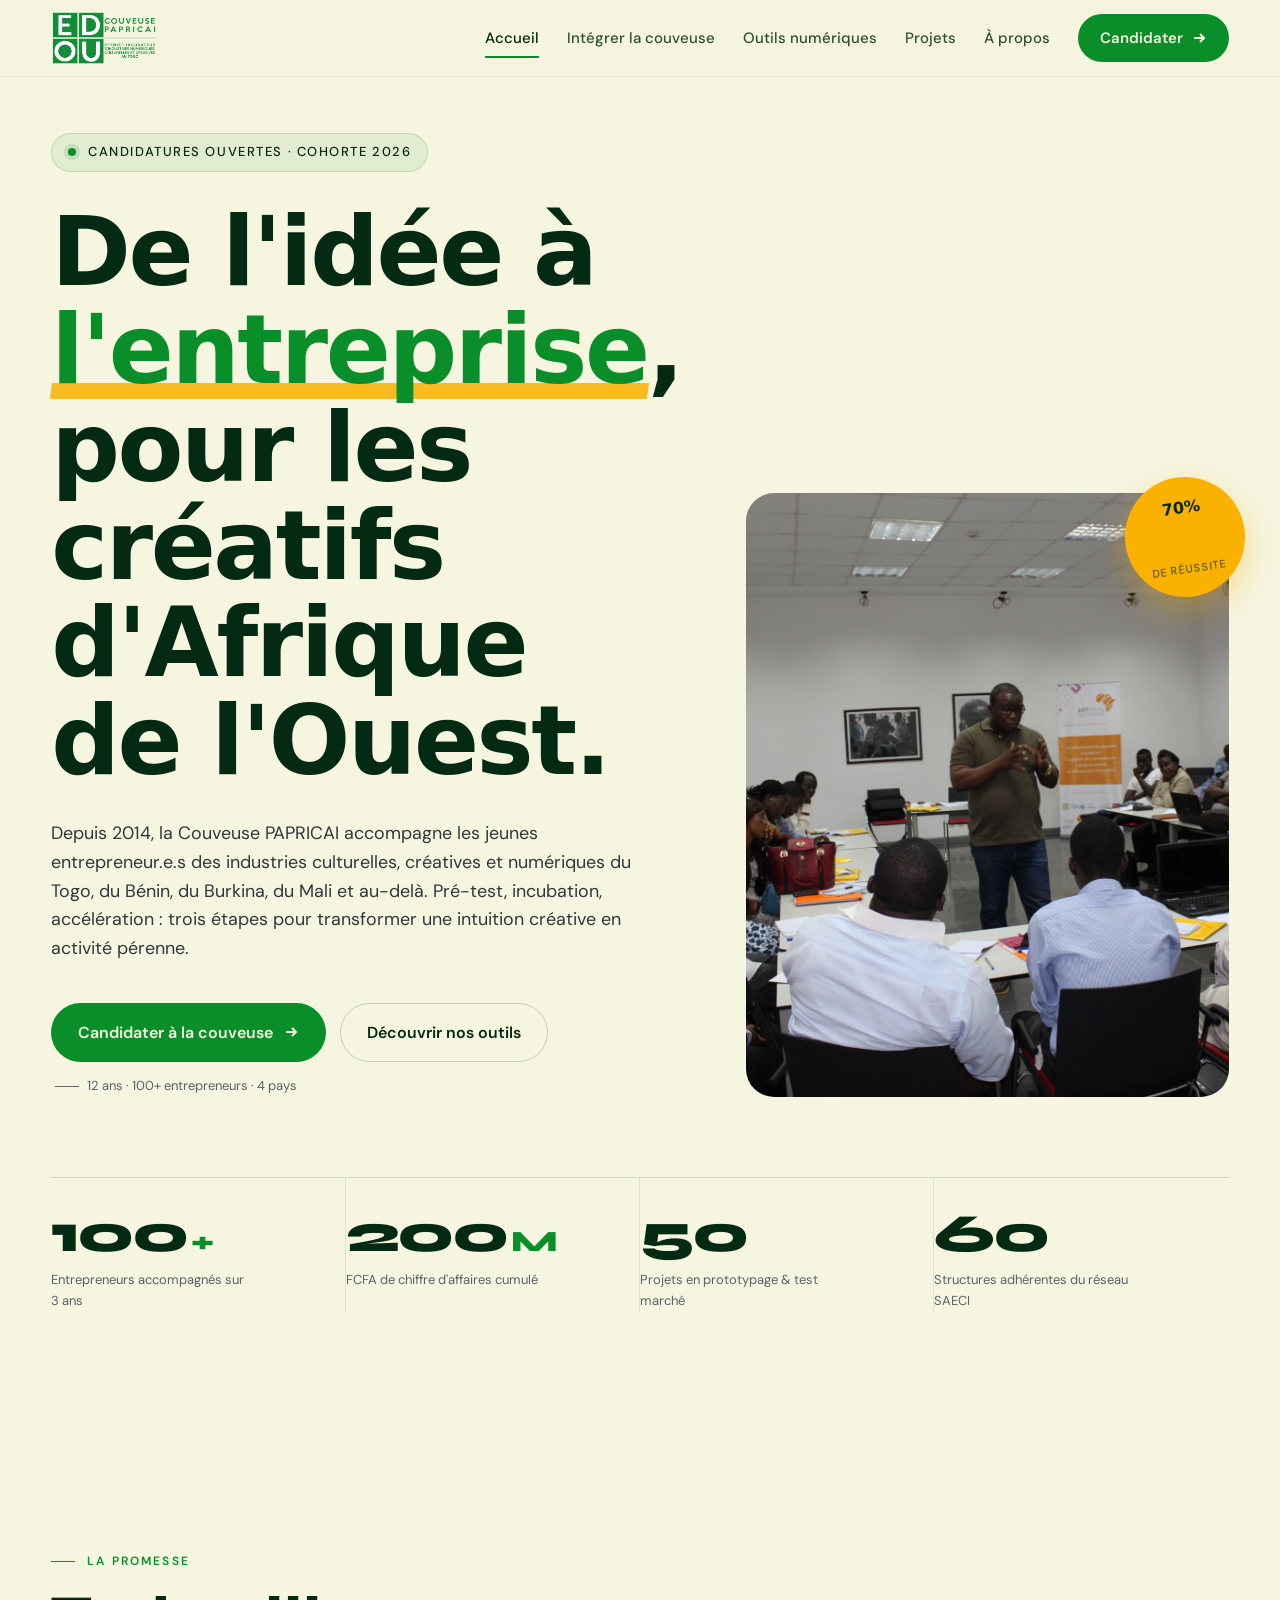
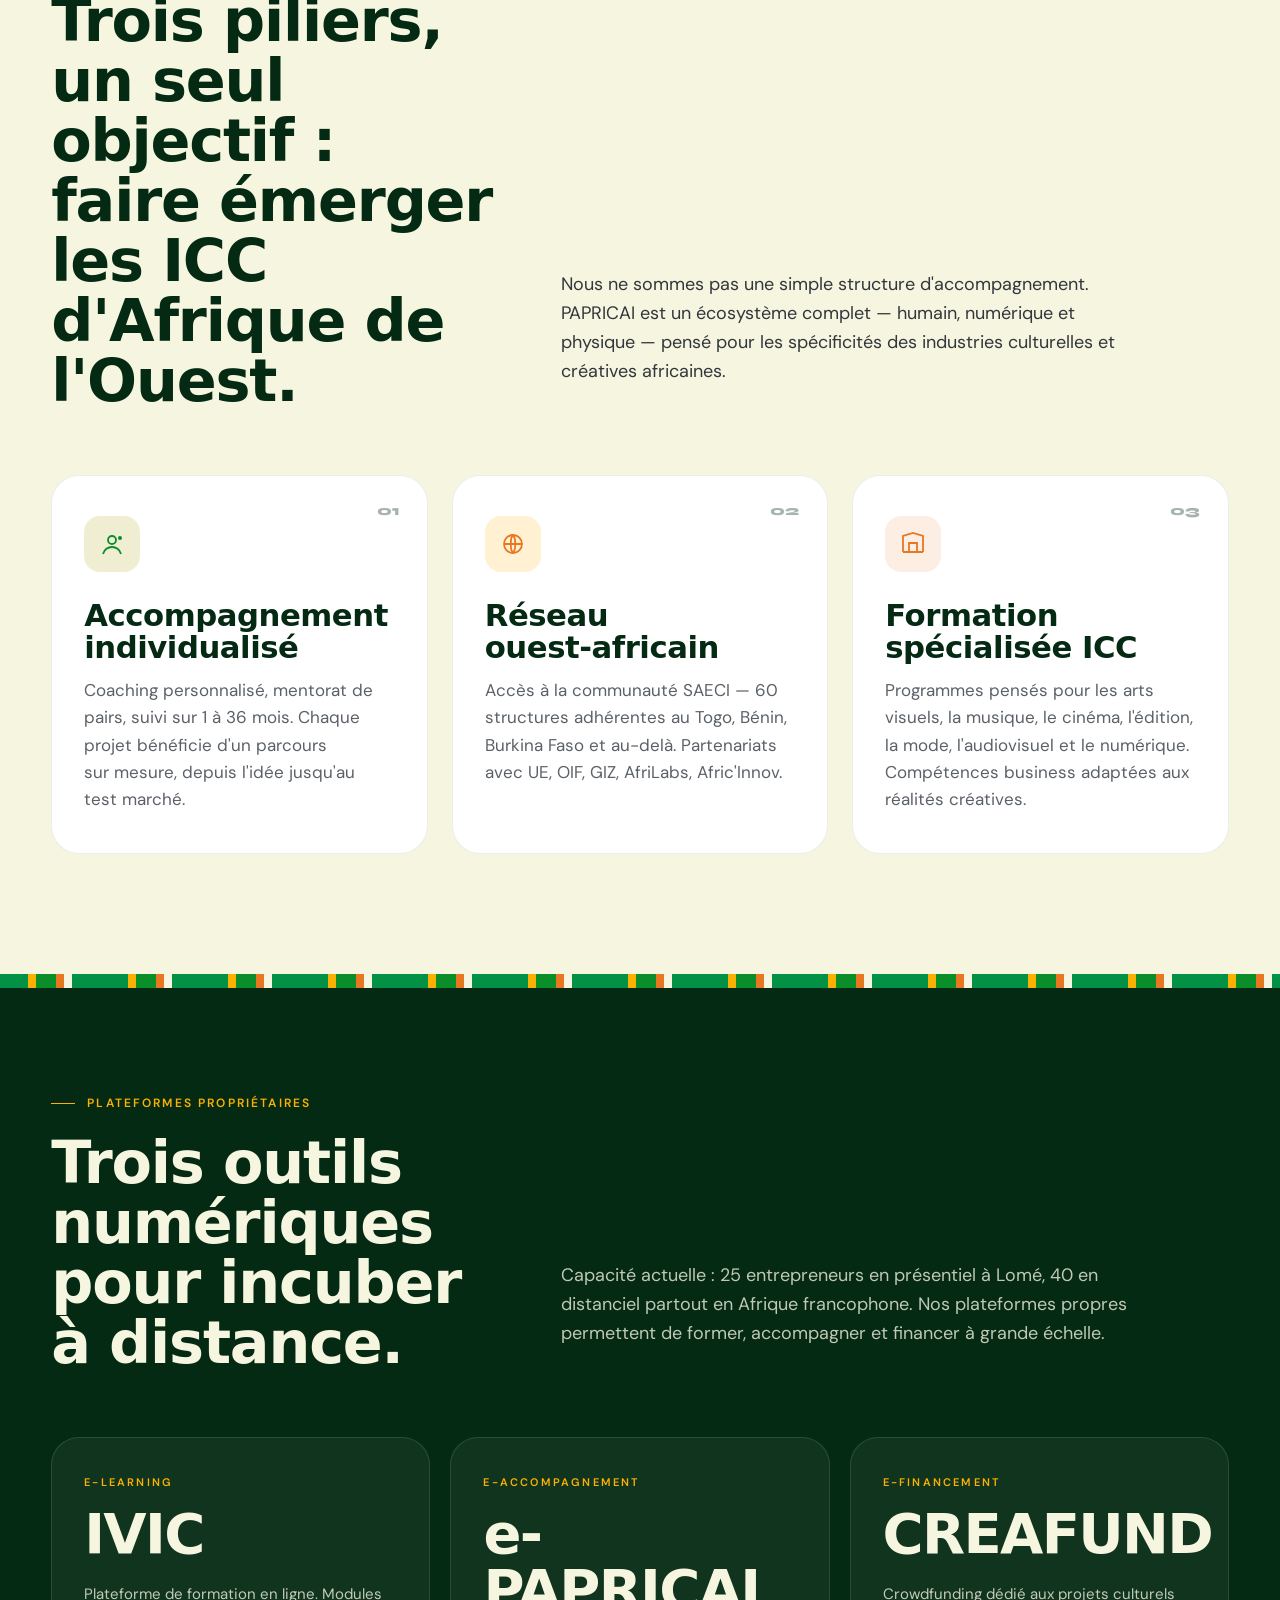
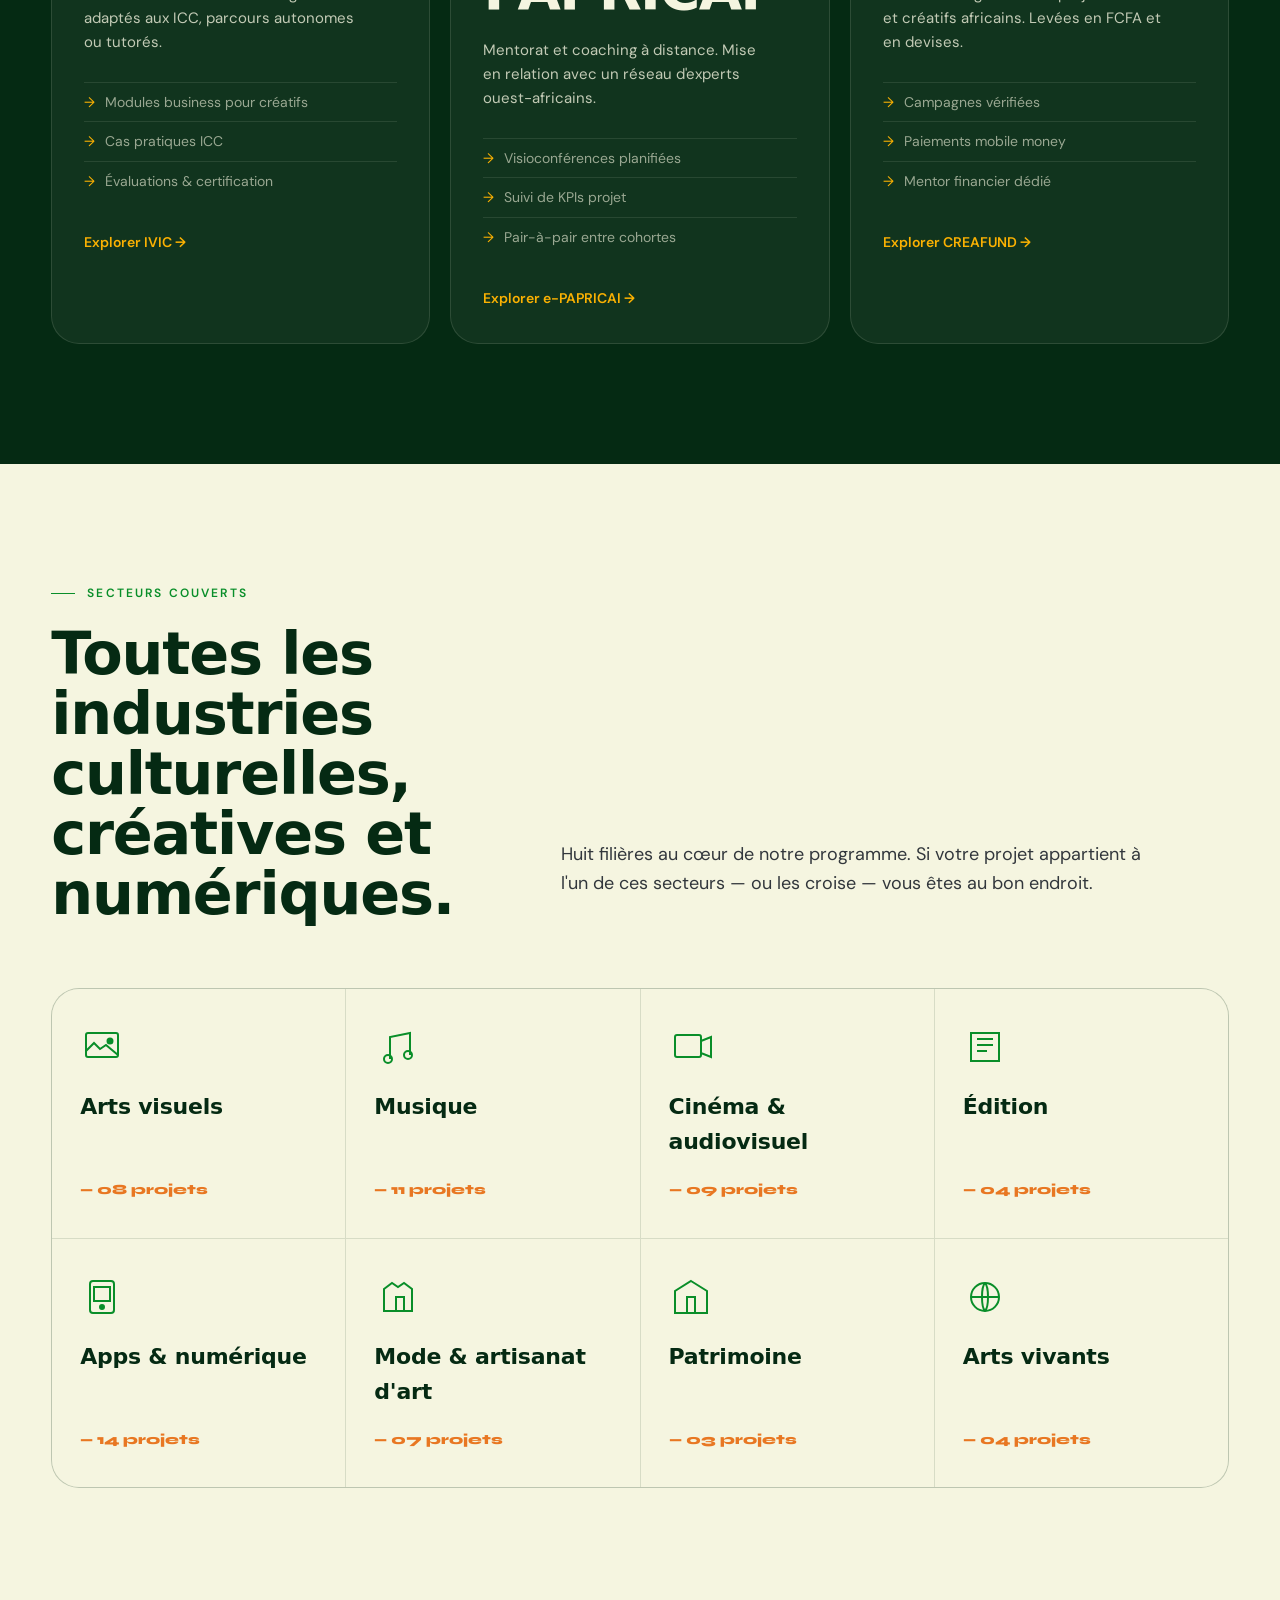
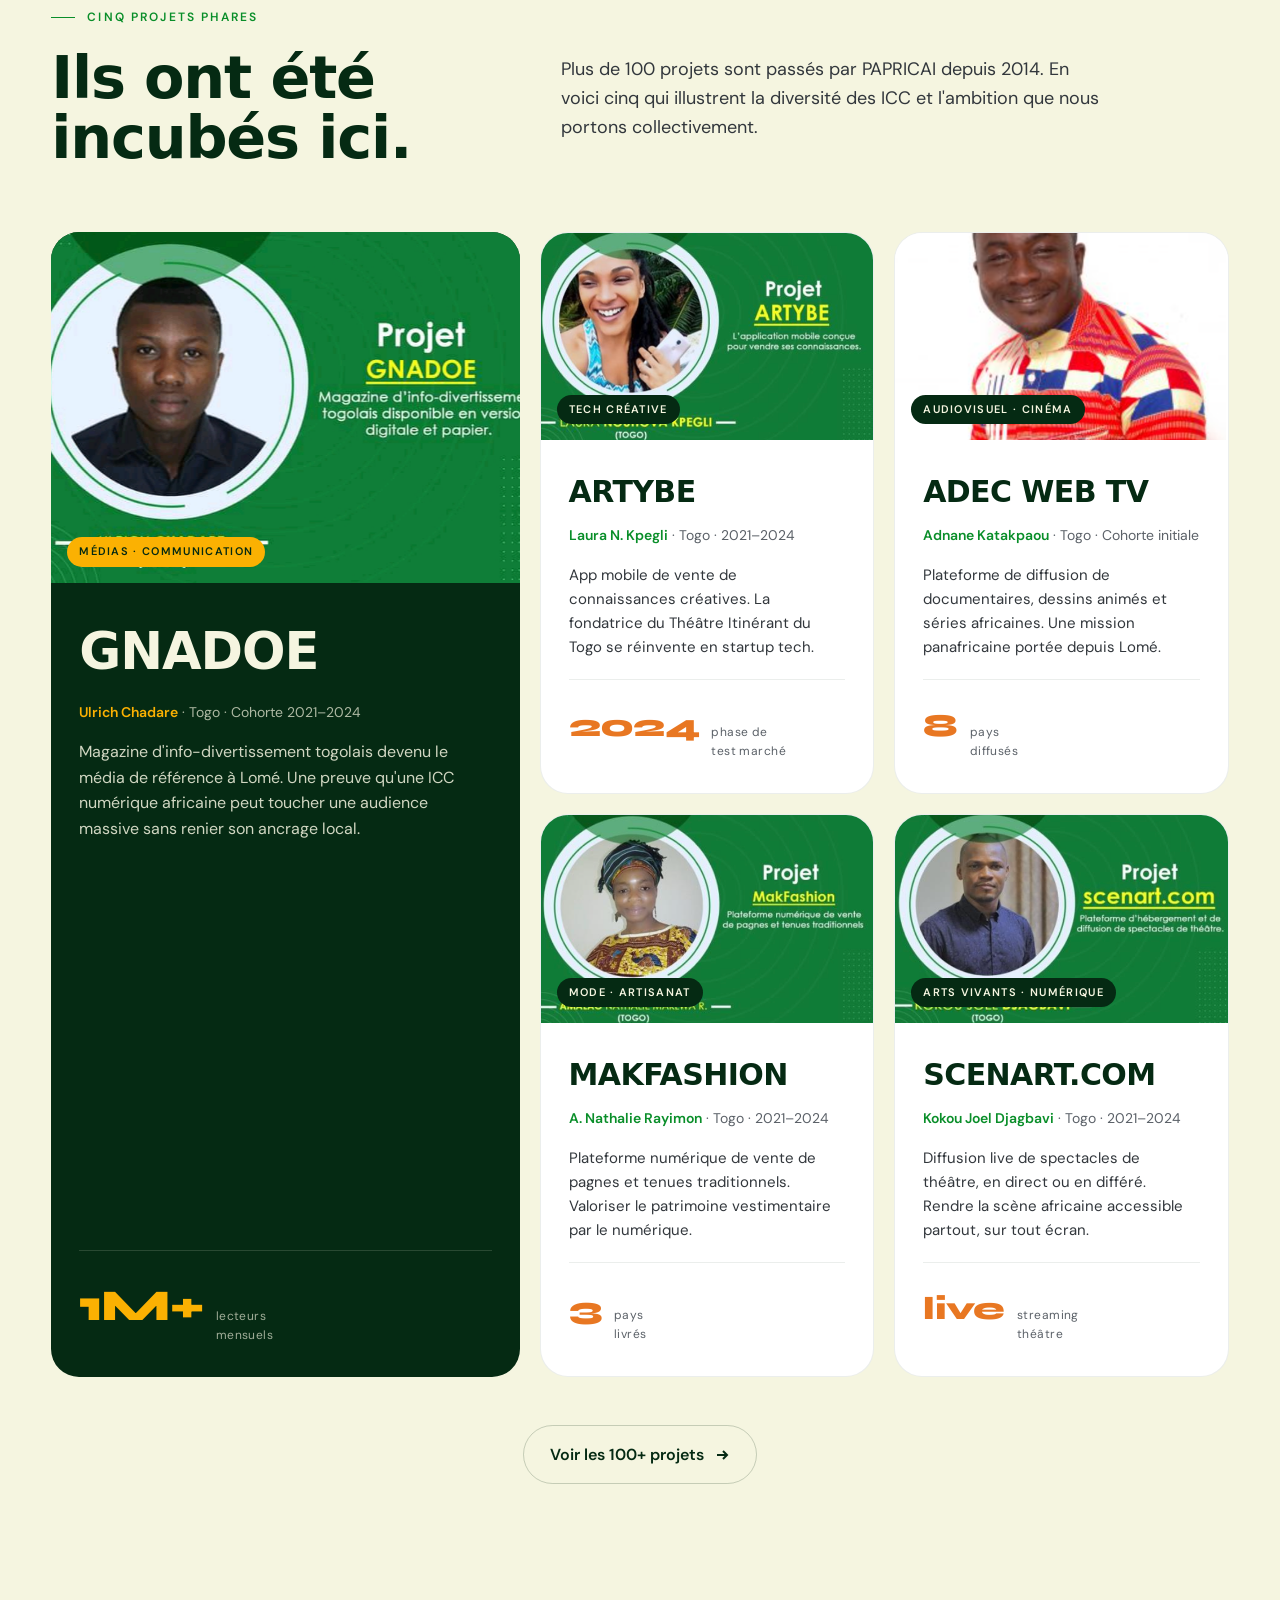
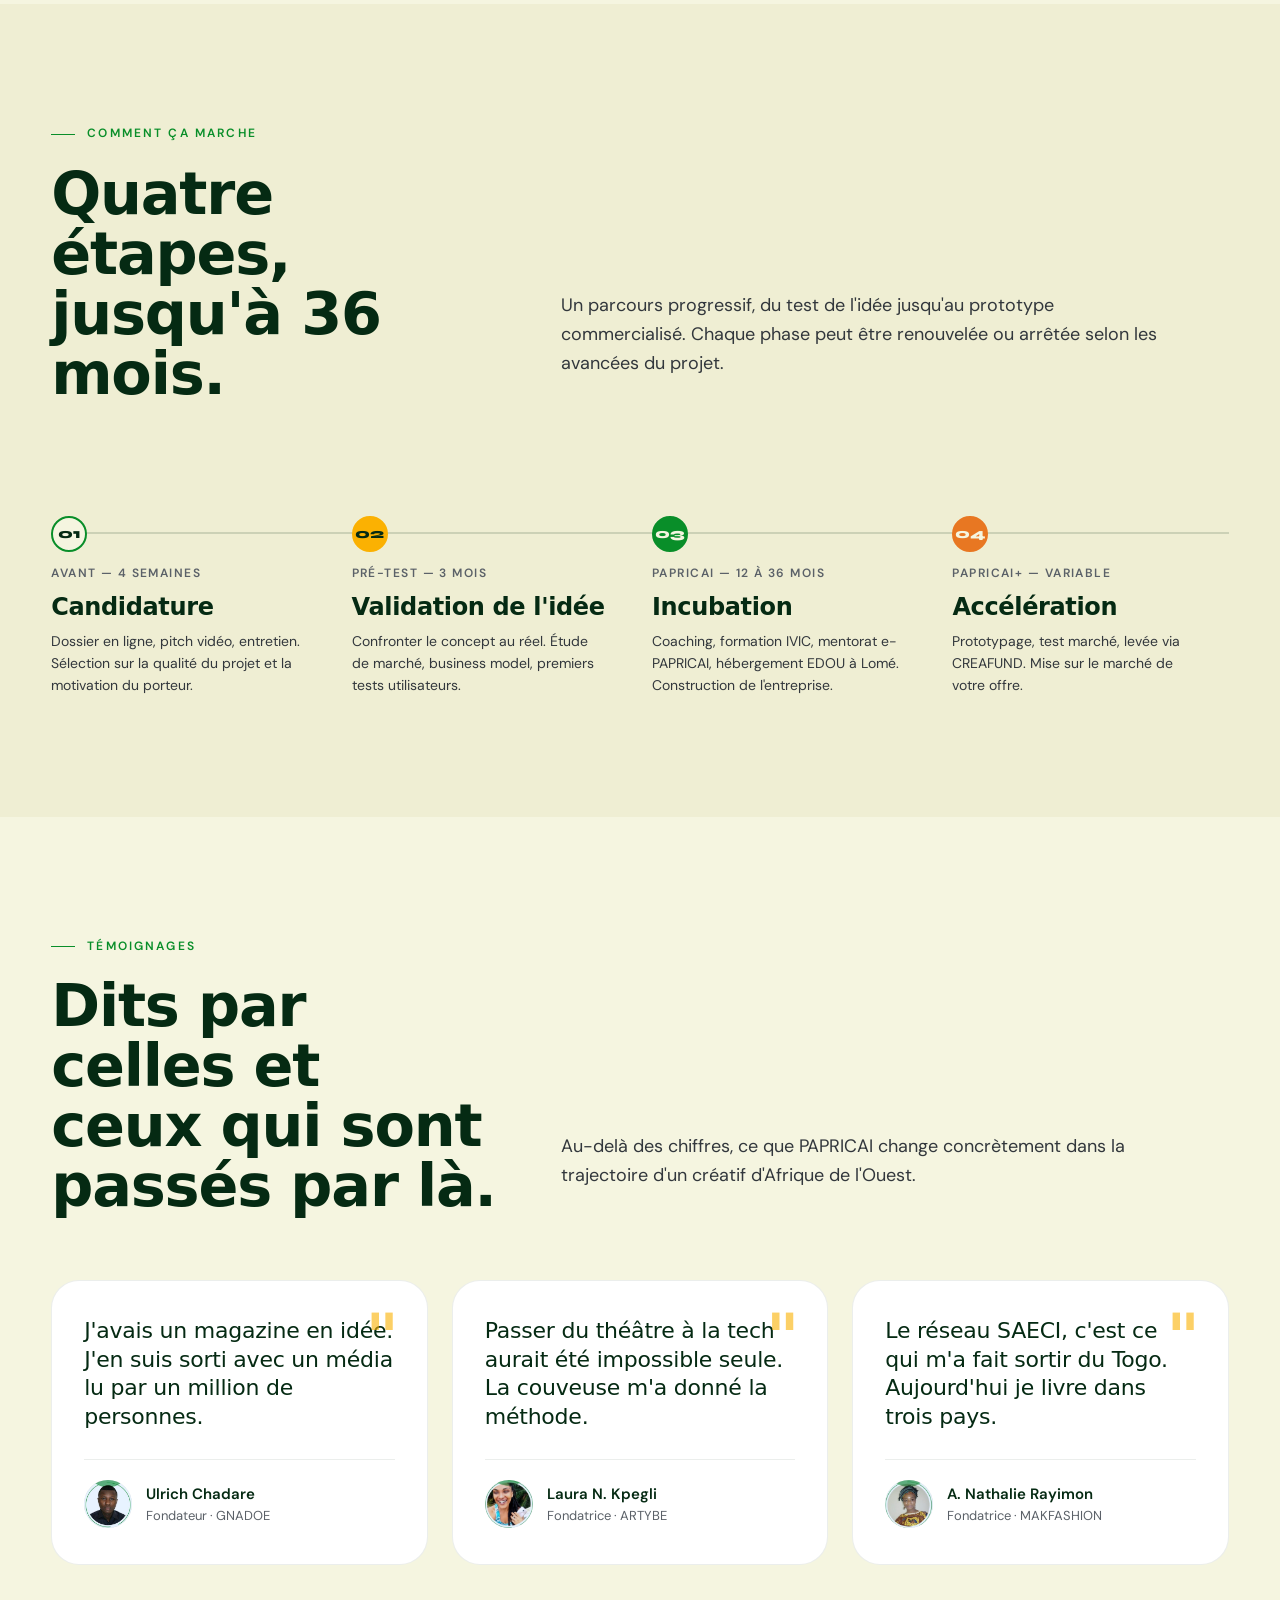
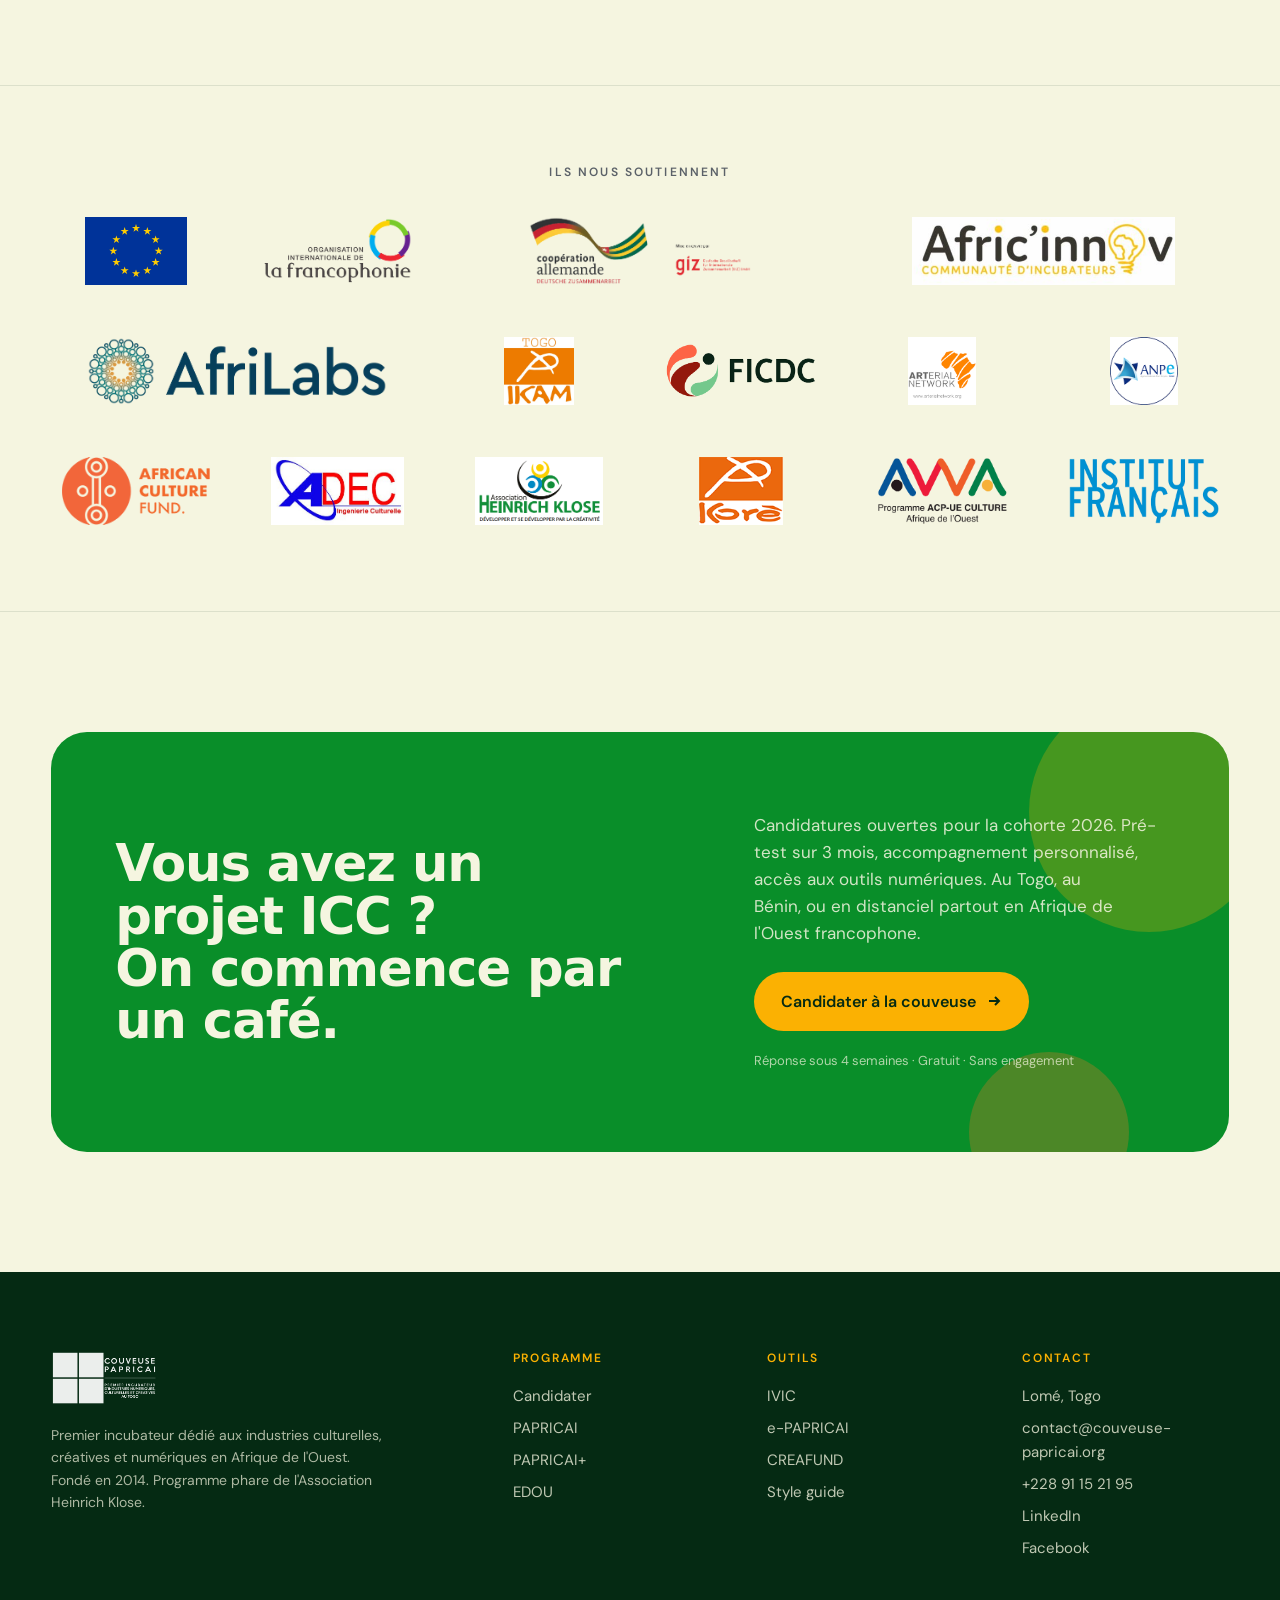
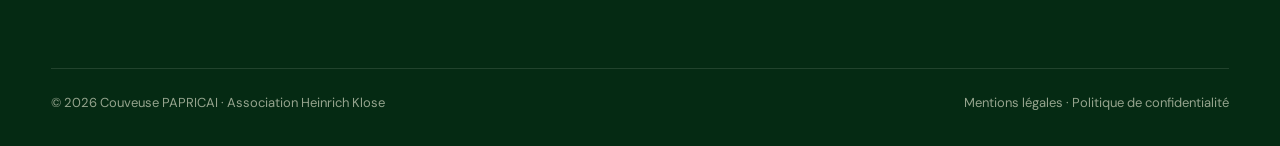
==== index.html @ 038805ed "Initial commit — site Couveuse PAPRICAI (design complet)" ====
<!doctype html>
<html lang="fr">
<head>
<meta charset="utf-8" />
<meta name="viewport" content="width=device-width,initial-scale=1" />
<title>Couveuse PAPRICAI — L'incubateur ICC d'Afrique de l'Ouest</title>
<meta name="description" content="Depuis 2014, la Couveuse PAPRICAI accompagne les entrepreneurs des industries culturelles, créatives et numériques d'Afrique de l'Ouest. 100+ projets, 70% de réussite." />

<!-- Favicon -->
<link rel="icon" type="image/png" href="images/logo-papricai.png" />
<link rel="apple-touch-icon" href="images/logo-papricai.png" />

<!-- Open Graph -->
<meta property="og:type" content="website" />
<meta property="og:site_name" content="Couveuse PAPRICAI" />
<meta property="og:locale" content="fr_FR" />
<meta property="og:url" content="https://couveuse-papricai.org/" />
<meta property="og:title" content="Couveuse PAPRICAI — L'incubateur ICC d'Afrique de l'Ouest" />
<meta property="og:description" content="Depuis 2014, la Couveuse PAPRICAI accompagne les entrepreneurs des industries culturelles, créatives et numériques d'Afrique de l'Ouest. 100+ projets, 70% de réussite." />
<meta property="og:image" content="https://couveuse-papricai.org/images/hero-atelier.jpg" />
<meta property="og:image:width" content="1200" />
<meta property="og:image:height" content="630" />
<meta property="og:image:alt" content="Formation d'entrepreneurs ICC à la Couveuse PAPRICAI" />

<!-- Twitter / X Card -->
<meta name="twitter:card" content="summary_large_image" />
<meta name="twitter:title" content="Couveuse PAPRICAI — L'incubateur ICC d'Afrique de l'Ouest" />
<meta name="twitter:description" content="Depuis 2014, PAPRICAI accompagne les entrepreneurs des ICC d'Afrique de l'Ouest. 100+ projets, 70% de réussite." />
<meta name="twitter:image" content="https://couveuse-papricai.org/images/hero-atelier.jpg" />

<link rel="stylesheet" href="styles.css" />
<style>
/* ============================================================
   HOMEPAGE-SPECIFIC
   ============================================================ */

/* HERO */
.hero{
  position: relative;
  padding: 56px 0 120px;
  overflow: hidden;
}
.hero-eyebrow{
  display: inline-flex; align-items: center; gap: 12px;
  font-family: var(--body); font-size: 13px; font-weight: 500;
  letter-spacing: .12em; text-transform: uppercase;
  color: var(--green-ink);
  padding: 8px 16px; border-radius: 999px;
  background: rgba(9,142,41,.08);
  border: 1px solid rgba(9,142,41,.18);
  margin-bottom: 32px;
}
.hero-eyebrow .dot{
  width: 8px; height: 8px; border-radius: 50%; background: var(--green);
  box-shadow: 0 0 0 4px rgba(9,142,41,.15);
  animation: pulse 2.2s infinite ease-in-out;
}
@keyframes pulse{
  0%, 100%{ box-shadow: 0 0 0 4px rgba(9,142,41,.15); }
  50%      { box-shadow: 0 0 0 8px rgba(9,142,41,.05); }
}
.hero h1{
  color: var(--green-ink);
  max-width: 14ch;
}
.hero h1 em{
  font-style: normal; color: var(--green);
  position: relative; white-space: nowrap;
}
.hero h1 em::after{
  content:""; position: absolute; left: 0; right: 0; bottom: 6%;
  height: 14%; background: var(--gold); z-index: -1; opacity: .85;
  transform: skewX(-8deg);
}
.hero-lede{
  max-width: 52ch; font-size: clamp(17px, 1.4vw, 20px);
  color: var(--ink); margin: 28px 0 40px;
}
.hero-actions{ display: flex; gap: 14px; flex-wrap: wrap; align-items: center; }
.hero-actions .meta{
  font-size: 13px; color: var(--ink-soft); margin-left: 4px;
  display: flex; align-items: center; gap: 8px;
}
.hero-actions .meta::before{
  content:""; width: 24px; height: 1px; background: var(--ink-soft); display: block;
}

.hero-grid{
  display: grid;
  grid-template-columns: 1.15fr 1fr;
  gap: 64px;
  align-items: end;
}
.hero-visual{
  position: relative;
  aspect-ratio: 4 / 5;
  min-height: 480px;
}
.hero-photo{
  position: absolute; inset: 0;
  width: 100%; height: 100%;
  object-fit: cover;
  object-position: 48% 42%;
  border-radius: var(--radius-lg);
  filter: saturate(1.05) contrast(1.02);
}
.hero-visual .corner{
  position: absolute; top: -16px; right: -16px;
  width: 120px; height: 120px;
  border-radius: 50%; background: var(--gold);
  display: grid; place-items: center;
  font-family: var(--display); font-weight: 700; font-size: 16px;
  color: var(--green-ink); text-align: center; line-height: 1.1;
  z-index: 2;
  box-shadow: 0 12px 32px rgba(251,177,2,.35);
  transform: rotate(-8deg);
}
.hero-visual .corner small{
  font-family: var(--body); font-weight: 500; font-size: 11px;
  letter-spacing: .08em; text-transform: uppercase;
  display: block; margin-top: 4px; opacity: .65;
}

/* Decorative Kente strip */
.hero-strip{
  position: absolute; top: 0; bottom: 0; left: -120px; width: 80px;
  background-image: repeating-linear-gradient(
    180deg,
    var(--green-deep) 0 24px,
    var(--gold) 24px 32px,
    var(--green-deep) 32px 56px,
    var(--orange) 56px 64px,
    var(--cream) 64px 72px,
    var(--green) 72px 96px,
    var(--gold) 96px 104px
  );
  opacity: .9;
}

/* Hero stats */
.hero-stats{
  margin-top: 80px;
  display: grid; grid-template-columns: repeat(4, 1fr);
  gap: 0;
  border-top: 1px solid rgba(5,42,19,.15);
}
.stat{
  padding: 32px 24px 0 0;
  border-right: 1px solid rgba(5,42,19,.10);
}
.stat:last-child{ border-right: 0; padding-right: 0; }
.stat .num{
  font-size: clamp(40px, 4.2vw, 72px);
  color: var(--green-ink);
  display: flex; align-items: baseline; gap: 4px;
}
.stat .num .suf{ font-size: .55em; color: var(--green); }
.stat .lbl{
  font-size: 13px; color: var(--ink-soft);
  margin-top: 12px; max-width: 22ch;
}

/* PROMESSE */
.section{ padding: 120px 0; }
.section-head{
  display: grid; grid-template-columns: 1fr 1.5fr;
  gap: 64px; align-items: end;
  margin-bottom: 64px;
}
.section-tag{
  font-family: var(--body); font-size: 12px; font-weight: 600;
  letter-spacing: .18em; text-transform: uppercase;
  color: var(--green); display: flex; align-items: center; gap: 12px;
  margin-bottom: 20px;
}
.section-tag::before{
  content: ""; display: inline-block; width: 24px; height: 1px;
  background: var(--green);
}
.section-head h2{ color: var(--green-ink); }
.section-head .lede{
  font-size: 18px; color: var(--ink); max-width: 50ch;
  padding-bottom: 8px;
}

.promise{
  display: grid; grid-template-columns: repeat(3, 1fr);
  gap: 24px;
}
.promise-card{
  background: var(--white);
  border-radius: var(--radius-lg);
  padding: 40px 32px;
  border: 1px solid rgba(5,42,19,.08);
  position: relative; overflow: hidden;
  transition: transform .2s;
}
.promise-card:hover{ transform: translateY(-4px); }
.promise-card .ic{
  width: 56px; height: 56px; border-radius: 16px;
  background: var(--cream-2);
  display: grid; place-items: center;
  margin-bottom: 28px;
  color: var(--green); position: relative;
}
.promise-card:nth-child(2) .ic{ background: rgba(251,177,2,.18); color: var(--orange); }
.promise-card:nth-child(3) .ic{ background: rgba(232,119,34,.12); color: var(--orange); }
.promise-card h3{ color: var(--green-ink); margin-bottom: 14px; }
.promise-card p{ color: var(--ink-soft); margin: 0; }
.promise-card .corner-num{
  position: absolute; top: 24px; right: 28px;
  font-family: var(--num); font-weight: 800; font-size: 14px;
  color: var(--green-ink); opacity: .35;
}

/* OUTILS NUMÉRIQUES */
.tools{
  background: var(--green-ink);
  color: var(--cream);
  padding: 120px 0;
  position: relative; overflow: hidden;
}
.tools::before{
  content: ""; position: absolute; top: 0; left: 0; right: 0; height: 14px;
  background-image: repeating-linear-gradient(
    90deg,
    var(--green-deep) 0 28px,
    var(--gold) 28px 36px,
    var(--green) 36px 56px,
    var(--orange) 56px 64px,
    var(--cream) 64px 72px,
    var(--green-deep) 72px 100px
  );
}
.tools .section-head h2{ color: var(--cream); }
.tools .section-head .lede{ color: rgba(245,245,224,.78); }
.tools .section-tag{ color: var(--gold); }
.tools .section-tag::before{ background: var(--gold); }
.tools-grid{
  display: grid; grid-template-columns: repeat(3, 1fr); gap: 20px;
}
.tool-card{
  background: rgba(245,245,224,.05);
  border: 1px solid rgba(245,245,224,.12);
  border-radius: var(--radius-lg);
  padding: 36px 32px 32px;
  position: relative; overflow: hidden;
  transition: background .2s;
}
.tool-card:hover{ background: rgba(245,245,224,.08); }
.tool-card .label{
  font-size: 11px; font-weight: 600; letter-spacing: .2em;
  text-transform: uppercase; color: var(--gold);
  margin-bottom: 14px; display: block;
}
.tool-card .name{
  font-family: var(--display); font-weight: 700; font-size: 56px;
  letter-spacing: -0.03em; line-height: 1;
  color: var(--cream); margin-bottom: 20px;
}
.tool-card .role{
  font-size: 15px; color: rgba(245,245,224,.78);
  margin-bottom: 28px;
}
.tool-card ul{
  list-style: none; padding: 0; margin: 0 0 28px;
  font-size: 14px; color: rgba(245,245,224,.6);
}
.tool-card ul li{
  padding: 8px 0; border-top: 1px solid rgba(245,245,224,.1);
  display: flex; gap: 10px;
}
.tool-card ul li::before{ content: "→"; color: var(--gold); }
.tool-card .link{
  display: inline-flex; align-items: center; gap: 8px;
  color: var(--gold); font-weight: 600; font-size: 14px;
}

/* SECTEURS */
.sectors{
  display: grid; grid-template-columns: repeat(4, 1fr);
  gap: 1px; background: rgba(5,42,19,.12);
  border: 1px solid rgba(5,42,19,.12);
  border-radius: var(--radius-lg);
  overflow: hidden;
}
.sector{
  background: var(--cream);
  padding: 36px 28px;
  display: flex; flex-direction: column; gap: 20px;
  transition: background .2s;
  min-height: 200px;
  position: relative;
}
.sector:hover{ background: var(--white); }
.sector .ic{ width: 44px; height: 44px; color: var(--green); }
.sector .name{
  font-family: var(--display); font-weight: 600; font-size: 22px;
  color: var(--green-ink); letter-spacing: -0.01em;
}
.sector .count{
  margin-top: auto; font-family: var(--num); font-weight: 800;
  font-size: 14px; color: var(--orange);
}

/* SUCCESS STORIES */
.stories{
  display: grid;
  grid-template-columns: 1.4fr 1fr 1fr;
  grid-template-rows: auto auto;
  gap: 20px;
}
.story{
  background: var(--white);
  border-radius: var(--radius-lg);
  overflow: hidden;
  border: 1px solid rgba(5,42,19,.08);
  display: flex; flex-direction: column;
  transition: transform .2s;
}
.story:hover{ transform: translateY(-4px); }
.story .visual{
  position: relative; aspect-ratio: 16/10;
  background:
    repeating-linear-gradient(135deg,
      rgba(5,42,19,.07) 0 14px,
      rgba(5,42,19,.13) 14px 28px);
  display: flex; align-items: flex-end; padding: 16px;
}
.story .visual.has-tint-1{ background-color: rgba(9,142,41,.06); }
.story .visual.has-tint-2{ background-color: rgba(251,177,2,.10); }
.story .visual.has-tint-3{ background-color: rgba(232,119,34,.07); }
.story .visual.has-tint-4{ background-color: rgba(9,142,41,.10); }
.story .visual.has-tint-5{ background-color: rgba(251,177,2,.07); }
.story .visual.has-photo{
  background: transparent;
  padding: 0;
  overflow: hidden;
  display: block;
}
.story .visual.has-photo img{
  position: absolute; inset: 0;
  width: 100%; height: 100%;
  object-fit: cover;
  z-index: 0;
}
.story .visual.has-photo .sector-tag{
  position: absolute; left: 16px; bottom: 16px; z-index: 1;
}
.story .visual .sector-tag{
  background: var(--green-ink); color: var(--cream);
  padding: 6px 12px; border-radius: 999px;
  font-size: 11px; letter-spacing: .12em; text-transform: uppercase;
  font-weight: 600;
}
.story .body{ padding: 28px 28px 32px; display: flex; flex-direction: column; flex: 1; }
.story .name{
  font-family: var(--display); font-weight: 700; font-size: 30px;
  color: var(--green-ink); letter-spacing: -0.02em;
  margin-bottom: 8px;
}
.story .lead{ font-size: 14px; color: var(--ink-soft); margin-bottom: 16px; }
.story .lead strong{ color: var(--green); font-weight: 600; }
.story p{ font-size: 15px; color: var(--ink); margin-bottom: 20px; }
.story .impact{
  margin-top: auto; padding-top: 20px;
  border-top: 1px solid rgba(5,42,19,.08);
  display: flex; align-items: baseline; gap: 12px;
}
.story .impact .big{
  font-family: var(--num); font-weight: 800; font-size: 32px;
  color: var(--orange); letter-spacing: -0.02em;
}
.story .impact .lbl{ font-size: 12px; color: var(--ink-soft); letter-spacing: .04em; }

.story.feat{
  grid-row: span 2;
  background: var(--green-ink); color: var(--cream);
  border: none;
}
.story.feat .visual{
  background-color: rgba(245,245,224,.04);
  background-image: repeating-linear-gradient(135deg,
      rgba(245,245,224,.06) 0 14px,
      rgba(245,245,224,.12) 14px 28px);
  aspect-ratio: 16/12;
}
.story.feat .visual .sector-tag{ background: var(--gold); color: var(--green-ink); }
.story.feat .name{ color: var(--cream); font-size: clamp(40px, 4vw, 56px); }
.story.feat .lead{ color: rgba(245,245,224,.7); }
.story.feat .lead strong{ color: var(--gold); }
.story.feat p{ color: rgba(245,245,224,.85); font-size: 16px; }
.story.feat .impact{ border-top-color: rgba(245,245,224,.15); }
.story.feat .impact .big{ color: var(--gold); font-size: 44px; }
.story.feat .impact .lbl{ color: rgba(245,245,224,.65); }

/* TIMELINE */
.timeline-section{
  background: var(--cream-2);
  padding: 120px 0;
}
.timeline{
  position: relative;
  display: grid; grid-template-columns: repeat(4, 1fr);
  gap: 24px;
}
.timeline::before{
  content: ""; position: absolute; left: 0; right: 0; top: 64px;
  height: 2px; background: rgba(5,42,19,.15);
  z-index: 0;
}
.step{
  position: relative; z-index: 1;
  padding-top: 96px;
}
.step .dot{
  position: absolute; top: 48px; left: 0;
  width: 36px; height: 36px; border-radius: 50%;
  background: var(--cream); border: 2px solid var(--green);
  display: grid; place-items: center;
  font-family: var(--num); font-weight: 800; font-size: 14px;
  color: var(--green-ink);
}
.step:nth-child(2) .dot{ background: var(--gold); border-color: var(--gold); }
.step:nth-child(3) .dot{ background: var(--green); border-color: var(--green); color: var(--cream); }
.step:nth-child(4) .dot{ background: var(--orange); border-color: var(--orange); color: var(--cream); }
.step .duration{
  font-size: 12px; letter-spacing: .12em; text-transform: uppercase;
  color: var(--ink-soft); font-weight: 600; margin-bottom: 12px;
}
.step h3{ color: var(--green-ink); margin-bottom: 10px; font-size: 24px; }
.step p{ font-size: 14px; color: var(--ink); margin: 0; max-width: 28ch; }

/* TÉMOIGNAGES */
.testimonials{
  display: grid; grid-template-columns: repeat(3, 1fr); gap: 24px;
}
.testi{
  background: var(--white);
  border-radius: var(--radius-lg);
  padding: 36px 32px;
  border: 1px solid rgba(5,42,19,.08);
  position: relative;
}
.testi .quote-mark{
  position: absolute; top: 24px; right: 28px;
  font-family: var(--display); font-weight: 700; font-size: 64px;
  color: var(--gold); line-height: 1; opacity: .6;
}
.testi blockquote{
  font-family: var(--display); font-weight: 500; font-size: 22px;
  line-height: 1.3; color: var(--green-ink);
  margin: 0 0 28px; letter-spacing: -0.01em;
}
.testi .who{
  display: flex; align-items: center; gap: 14px;
  padding-top: 20px; border-top: 1px solid rgba(5,42,19,.08);
}
.testi .avatar{
  width: 48px; height: 48px; border-radius: 50%;
  background:
    repeating-linear-gradient(135deg,
      rgba(5,42,19,.1) 0 6px,
      rgba(5,42,19,.18) 6px 12px);
  flex: none;
  overflow: hidden;
  position: relative;
}
.testi .avatar img{
  position: absolute; inset: 0;
  width: 100%; height: 100%;
  object-fit: cover;
  object-position: center 20%;
}
.testi .meta .name{ font-weight: 600; color: var(--green-ink); font-size: 15px; }
.testi .meta .role{ font-size: 13px; color: var(--ink-soft); }

/* PARTENAIRES */
.partners{
  padding: 80px 0;
  border-top: 1px solid rgba(5,42,19,.10);
  border-bottom: 1px solid rgba(5,42,19,.10);
}
.partners h4{
  font-family: var(--body); font-size: 12px; font-weight: 600;
  letter-spacing: .18em; text-transform: uppercase;
  color: var(--ink-soft); text-align: center; margin-bottom: 32px;
}
.partners-row{
  display: grid;
  grid-template-columns: repeat(6, 1fr);
  gap: 40px 32px;
  align-items: center;
}
.partner{
  height: 80px; border-radius: 10px;
  background:
    repeating-linear-gradient(135deg,
      rgba(5,42,19,.05) 0 10px,
      rgba(5,42,19,.10) 10px 20px);
  display: grid; place-items: center;
  font-family: var(--display); font-weight: 600; font-size: 18px;
  color: rgba(5,42,19,.55);
  letter-spacing: -0.01em;
  overflow: hidden;
}
.partner.has-logo{
  background: transparent;
  padding: 6px 10px;
  display: flex; align-items: center; justify-content: center;
}
.partner.has-logo img{
  max-width: 100%;
  max-height: 100%;
  width: auto;
  height: auto;
  display: block;
  object-fit: contain;
}
.partner.span-2{ grid-column: span 2; }

/* FINAL CTA */
.final-cta{
  margin: 120px 0 0;
  background: var(--green);
  border-radius: 36px;
  padding: 80px 64px;
  color: var(--cream);
  position: relative; overflow: hidden;
  display: grid; grid-template-columns: 1.4fr 1fr; gap: 64px;
  align-items: center;
}
.final-cta::before{
  content:""; position: absolute; top:-40px; right: -40px;
  width: 240px; height: 240px; border-radius: 50%;
  background: var(--gold); opacity: .25;
}
.final-cta::after{
  content:""; position: absolute; bottom:-60px; right: 100px;
  width: 160px; height: 160px; border-radius: 50%;
  background: var(--orange); opacity: .3;
}
.final-cta h2{
  font-size: clamp(36px, 4vw, 60px);
  color: var(--cream); position: relative; z-index: 2;
}
.final-cta .right{ position: relative; z-index: 2; }
.final-cta .right p{ color: rgba(245,245,224,.85); font-size: 17px; margin-bottom: 24px; }
.final-cta .right .btn{ background: var(--gold); color: var(--green-ink); }
.final-cta .right .btn:hover{ background: #ffc52e; }
.final-cta .right small{
  display: block; margin-top: 20px; font-size: 13px;
  color: rgba(245,245,224,.7);
}

/* MOBILE NAV DRAWER */
.nav-drawer{
  display: none;
  position: fixed; inset: 0; z-index: 50;
}
.nav-drawer.open{ display: block; }
.nav-drawer-backdrop{
  position: absolute; inset: 0;
  background: rgba(5,42,19,.4); backdrop-filter: blur(4px);
}
.nav-drawer-panel{
  position: absolute; top: 0; right: 0; bottom: 0;
  width: min(320px, 90vw);
  background: var(--cream);
  padding: 24px;
  display: flex; flex-direction: column; gap: 8px;
  overflow-y: auto;
}
.nav-drawer-close{
  align-self: flex-end;
  width: 44px; height: 44px; border-radius: 12px;
  background: transparent; border: 1px solid rgba(5,42,19,.15);
  display: grid; place-items: center; cursor: pointer;
  color: var(--green-ink); margin-bottom: 16px;
}
.nav-drawer-panel a{
  display: block; padding: 14px 16px;
  font-weight: 600; font-size: 18px;
  color: var(--green-ink); border-radius: 12px;
  transition: background .15s;
}
.nav-drawer-panel a:hover{ background: rgba(5,42,19,.06); }
.nav-drawer-panel .drawer-cta{
  margin-top: 16px;
  background: var(--green); color: var(--cream);
  border-radius: 999px; text-align: center;
  padding: 16px 24px; font-weight: 600;
}
.nav-drawer-panel .drawer-cta:hover{ background: var(--green-ink); }

/* RESPONSIVE */
@media (max-width: 1100px){
  .stories{ grid-template-columns: 1fr 1fr; }
  .story.feat{ grid-row: span 1; grid-column: span 2; }
  .sectors{ grid-template-columns: repeat(2, 1fr); }
  .partners-row{ grid-template-columns: repeat(4, 1fr); }
}
@media (max-width: 880px){
  .hero{ padding: 32px 0 80px; }
  .hero-grid{ grid-template-columns: 1fr; gap: 48px; }
  .hero-strip{ display: none; }
  .hero-stats{ grid-template-columns: 1fr 1fr; gap: 24px; }
  .stat{ border-right: 0; border-top: 1px solid rgba(5,42,19,.1); padding: 24px 0 0; }
  .stat:nth-child(odd){ border-right: 1px solid rgba(5,42,19,.1); padding-right: 16px; }
  .section{ padding: 80px 0; }
  .section-head{ grid-template-columns: 1fr; gap: 16px; }
  .promise, .tools-grid, .testimonials{ grid-template-columns: 1fr; }
  .timeline{ grid-template-columns: 1fr; gap: 32px; }
  .timeline::before{ left: 18px; right: auto; top: 0; bottom: 0; width: 2px; height: auto; }
  .step{ padding-top: 0; padding-left: 56px; }
  .step .dot{ top: 0; left: 0; }
  .stories{ grid-template-columns: 1fr; }
  .story.feat{ grid-column: span 1; }
  .final-cta{ grid-template-columns: 1fr; padding: 48px 32px; margin-top: 80px; border-radius: 24px; }
  .partners-row{ grid-template-columns: repeat(2, 1fr); gap: 20px; }
  .partner.span-2{ grid-column: span 2; }
}
@media (max-width: 480px){
  .hero-stats{ grid-template-columns: 1fr; }
  .stat{ border-right: 0 !important; padding-right: 0 !important; }
  .sectors{ grid-template-columns: 1fr; }
  .tool-card .name{ font-size: 44px; }
}
</style>
</head>
<body>

<!-- HEADER -->
<header class="site-header">
  <div class="wrap nav">
    <a href="index.html" class="brand" aria-label="Couveuse PAPRICAI - Accueil">
      <img src="images/logo-papricai.png" alt="Couveuse PAPRICAI - Premier incubateur d'industries numériques, culturelles et créatives au Togo" />
    </a>
    <nav class="nav-links" aria-label="Navigation principale">
      <a href="index.html" aria-current="page">Accueil</a>
      <a href="candidater.html">Intégrer la couveuse</a>
      <a href="outils.html">Outils numériques</a>
      <a href="#projets">Projets</a>
      <a href="#apropos">À propos</a>
    </nav>
    <a href="candidater.html" class="nav-cta">
      Candidater
      <svg class="arrow" viewBox="0 0 16 16" fill="none" stroke="currentColor" stroke-width="2" aria-hidden="true"><path d="M3 8h10M9 4l4 4-4 4"/></svg>
    </a>
    <button class="nav-burger" aria-label="Ouvrir le menu" aria-expanded="false" aria-controls="nav-drawer">
      <svg width="20" height="14" viewBox="0 0 20 14" fill="none" stroke="currentColor" stroke-width="2" aria-hidden="true"><path d="M0 1h20M0 7h20M0 13h20"/></svg>
    </button>
  </div>
</header>

<!-- MOBILE NAV DRAWER -->
<div class="nav-drawer" id="nav-drawer" role="dialog" aria-modal="true" aria-label="Menu de navigation">
  <div class="nav-drawer-backdrop" id="nav-backdrop"></div>
  <div class="nav-drawer-panel">
    <button class="nav-drawer-close" aria-label="Fermer le menu">
      <svg width="18" height="18" viewBox="0 0 18 18" fill="none" stroke="currentColor" stroke-width="2" aria-hidden="true"><path d="M2 2l14 14M16 2L2 16"/></svg>
    </button>
    <a href="index.html">Accueil</a>
    <a href="candidater.html">Intégrer la couveuse</a>
    <a href="outils.html">Outils numériques</a>
    <a href="#projets">Projets</a>
    <a href="#apropos">À propos</a>
    <a href="candidater.html" class="drawer-cta">Candidater à la couveuse</a>
  </div>
</div>

<!-- HERO -->
<section class="hero">
  <div class="wrap">
    <div class="hero-strip" aria-hidden="true"></div>
    <div class="hero-grid">
      <div>
        <span class="hero-eyebrow">
          <span class="dot" aria-hidden="true"></span>
          Candidatures ouvertes · Cohorte 2026
        </span>
        <h1>De l'idée à <em>l'entreprise</em>, pour les créatifs d'Afrique de l'Ouest.</h1>
        <p class="hero-lede">
          Depuis 2014, la Couveuse PAPRICAI accompagne les jeunes entrepreneur.e.s
          des industries culturelles, créatives et numériques du Togo, du Bénin,
          du Burkina, du Mali et au-delà. Pré-test, incubation, accélération&nbsp;:
          trois étapes pour transformer une intuition créative en activité pérenne.
        </p>
        <div class="hero-actions">
          <a href="candidater.html" class="btn btn-primary">
            Candidater à la couveuse
            <svg width="16" height="16" viewBox="0 0 16 16" fill="none" stroke="currentColor" stroke-width="2" aria-hidden="true"><path d="M3 8h10M9 4l4 4-4 4"/></svg>
          </a>
          <a href="outils.html" class="btn btn-ghost">Découvrir nos outils</a>
          <span class="meta">12 ans · 100+ entrepreneurs · 4 pays</span>
        </div>
      </div>

      <div class="hero-visual">
        <img class="hero-photo" src="images/hero-atelier.jpg" alt="Formation d'entrepreneurs ICC à la couveuse PAPRICAI" />
        <div class="corner" aria-label="Taux de réussite">
          70%<br>
          <small>de réussite</small>
        </div>
      </div>
    </div>

    <!-- HERO STATS -->
    <div class="hero-stats">
      <div class="stat">
        <div class="num">100<span class="suf">+</span></div>
        <div class="lbl">Entrepreneurs accompagnés sur 3 ans</div>
      </div>
      <div class="stat">
        <div class="num">200<span class="suf">M</span></div>
        <div class="lbl">FCFA de chiffre d'affaires cumulé</div>
      </div>
      <div class="stat">
        <div class="num">50</div>
        <div class="lbl">Projets en prototypage &amp; test marché</div>
      </div>
      <div class="stat">
        <div class="num">60</div>
        <div class="lbl">Structures adhérentes du réseau SAECI</div>
      </div>
    </div>
  </div>
</section>

<!-- PROMESSE -->
<section class="section" id="promesse">
  <div class="wrap">
    <div class="section-head">
      <div>
        <div class="section-tag">La promesse</div>
        <h2>Trois piliers, un seul objectif&nbsp;: faire émerger les ICC d'Afrique de l'Ouest.</h2>
      </div>
      <p class="lede">
        Nous ne sommes pas une simple structure d'accompagnement. PAPRICAI est un
        écosystème complet — humain, numérique et physique — pensé pour les
        spécificités des industries culturelles et créatives africaines.
      </p>
    </div>

    <div class="promise">
      <article class="promise-card">
        <span class="corner-num" aria-hidden="true">01</span>
        <div class="ic" aria-hidden="true">
          <svg width="28" height="28" viewBox="0 0 28 28" fill="none" stroke="currentColor" stroke-width="1.8">
            <circle cx="14" cy="10" r="4"/>
            <path d="M5 24c1.5-4.5 5-7 9-7s7.5 2.5 9 7"/>
            <circle cx="22" cy="8" r="2" fill="currentColor" stroke="none"/>
          </svg>
        </div>
        <h3>Accompagnement individualisé</h3>
        <p>Coaching personnalisé, mentorat de pairs, suivi sur 1 à 36 mois. Chaque projet bénéficie d'un parcours sur mesure, depuis l'idée jusqu'au test marché.</p>
      </article>

      <article class="promise-card">
        <span class="corner-num" aria-hidden="true">02</span>
        <div class="ic" aria-hidden="true">
          <svg width="28" height="28" viewBox="0 0 28 28" fill="none" stroke="currentColor" stroke-width="1.8">
            <circle cx="14" cy="14" r="9"/>
            <path d="M5 14h18M14 5c3 3 3 15 0 18M14 5c-3 3-3 15 0 18"/>
          </svg>
        </div>
        <h3>Réseau ouest-africain</h3>
        <p>Accès à la communauté SAECI — 60 structures adhérentes au Togo, Bénin, Burkina Faso et au-delà. Partenariats avec UE, OIF, GIZ, AfriLabs, Afric'Innov.</p>
      </article>

      <article class="promise-card">
        <span class="corner-num" aria-hidden="true">03</span>
        <div class="ic" aria-hidden="true">
          <svg width="28" height="28" viewBox="0 0 28 28" fill="none" stroke="currentColor" stroke-width="1.8">
            <path d="M4 22V6l10-3 10 3v16"/>
            <path d="M4 22h20"/>
            <path d="M10 22v-9h8v9"/>
          </svg>
        </div>
        <h3>Formation spécialisée ICC</h3>
        <p>Programmes pensés pour les arts visuels, la musique, le cinéma, l'édition, la mode, l'audiovisuel et le numérique. Compétences business adaptées aux réalités créatives.</p>
      </article>
    </div>
  </div>
</section>

<!-- OUTILS NUMÉRIQUES -->
<section class="tools" id="outils">
  <div class="wrap">
    <div class="section-head">
      <div>
        <div class="section-tag">Plateformes propriétaires</div>
        <h2>Trois outils numériques pour incuber à distance.</h2>
      </div>
      <p class="lede">
        Capacité actuelle&nbsp;: 25 entrepreneurs en présentiel à Lomé,
        40 en distanciel partout en Afrique francophone. Nos plateformes propres
        permettent de former, accompagner et financer à grande échelle.
      </p>
    </div>

    <div class="tools-grid">
      <article class="tool-card">
        <span class="label">e-Learning</span>
        <div class="name">IVIC</div>
        <p class="role">Plateforme de formation en ligne. Modules adaptés aux ICC, parcours autonomes ou tutorés.</p>
        <ul>
          <li>Modules business pour créatifs</li>
          <li>Cas pratiques ICC</li>
          <li>Évaluations &amp; certification</li>
        </ul>
        <a class="link" href="outils.html#ivic">Explorer IVIC →</a>
      </article>

      <article class="tool-card">
        <span class="label">e-Accompagnement</span>
        <div class="name">e-PAPRICAI</div>
        <p class="role">Mentorat et coaching à distance. Mise en relation avec un réseau d'experts ouest-africains.</p>
        <ul>
          <li>Visioconférences planifiées</li>
          <li>Suivi de KPIs projet</li>
          <li>Pair-à-pair entre cohortes</li>
        </ul>
        <a class="link" href="outils.html#e-papricai">Explorer e-PAPRICAI →</a>
      </article>

      <article class="tool-card">
        <span class="label">e-Financement</span>
        <div class="name">CREAFUND</div>
        <p class="role">Crowdfunding dédié aux projets culturels et créatifs africains. Levées en FCFA et en devises.</p>
        <ul>
          <li>Campagnes vérifiées</li>
          <li>Paiements mobile money</li>
          <li>Mentor financier dédié</li>
        </ul>
        <a class="link" href="outils.html#creafund">Explorer CREAFUND →</a>
      </article>
    </div>
  </div>
</section>

<!-- SECTEURS -->
<section class="section" id="secteurs">
  <div class="wrap">
    <div class="section-head">
      <div>
        <div class="section-tag">Secteurs couverts</div>
        <h2>Toutes les industries culturelles, créatives et numériques.</h2>
      </div>
      <p class="lede">
        Huit filières au cœur de notre programme. Si votre projet appartient à
        l'un de ces secteurs — ou les croise — vous êtes au bon endroit.
      </p>
    </div>

    <div class="sectors">
      <div class="sector">
        <svg class="ic" viewBox="0 0 44 44" fill="none" stroke="currentColor" stroke-width="2" aria-hidden="true"><rect x="6" y="8" width="32" height="24" rx="2"/><path d="M6 26l8-8 6 6 6-4 12 10"/><circle cx="30" cy="16" r="2.5" fill="currentColor"/></svg>
        <div class="name">Arts visuels</div>
        <span class="count">— 08 projets</span>
      </div>
      <div class="sector">
        <svg class="ic" viewBox="0 0 44 44" fill="none" stroke="currentColor" stroke-width="2" aria-hidden="true"><path d="M16 34V12l20-4v22"/><circle cx="14" cy="34" r="4"/><circle cx="34" cy="30" r="4"/></svg>
        <div class="name">Musique</div>
        <span class="count">— 11 projets</span>
      </div>
      <div class="sector">
        <svg class="ic" viewBox="0 0 44 44" fill="none" stroke="currentColor" stroke-width="2" aria-hidden="true"><rect x="6" y="10" width="26" height="22" rx="2"/><path d="M32 16l10-4v20l-10-4z"/></svg>
        <div class="name">Cinéma &amp; audiovisuel</div>
        <span class="count">— 09 projets</span>
      </div>
      <div class="sector">
        <svg class="ic" viewBox="0 0 44 44" fill="none" stroke="currentColor" stroke-width="2" aria-hidden="true"><path d="M8 8v28h28V8H8z"/><path d="M14 14h16M14 20h16M14 26h10"/></svg>
        <div class="name">Édition</div>
        <span class="count">— 04 projets</span>
      </div>
      <div class="sector">
        <svg class="ic" viewBox="0 0 44 44" fill="none" stroke="currentColor" stroke-width="2" aria-hidden="true"><rect x="10" y="6" width="24" height="32" rx="3"/><circle cx="22" cy="32" r="2" fill="currentColor"/><path d="M14 12h16v14H14z"/></svg>
        <div class="name">Apps &amp; numérique</div>
        <span class="count">— 14 projets</span>
      </div>
      <div class="sector">
        <svg class="ic" viewBox="0 0 44 44" fill="none" stroke="currentColor" stroke-width="2" aria-hidden="true"><path d="M10 14l8-6 6 4 6-4 8 6v22H10z"/><path d="M22 36V22h8v14"/></svg>
        <div class="name">Mode &amp; artisanat d'art</div>
        <span class="count">— 07 projets</span>
      </div>
      <div class="sector">
        <svg class="ic" viewBox="0 0 44 44" fill="none" stroke="currentColor" stroke-width="2" aria-hidden="true"><path d="M22 6l16 10v22H6V16z"/><rect x="18" y="22" width="8" height="16"/></svg>
        <div class="name">Patrimoine</div>
        <span class="count">— 03 projets</span>
      </div>
      <div class="sector">
        <svg class="ic" viewBox="0 0 44 44" fill="none" stroke="currentColor" stroke-width="2" aria-hidden="true"><circle cx="22" cy="22" r="14"/><path d="M22 8c4 4 4 24 0 28M22 8c-4 4-4 24 0 28M8 22h28"/></svg>
        <div class="name">Arts vivants</div>
        <span class="count">— 04 projets</span>
      </div>
    </div>
  </div>
</section>

<!-- SUCCESS STORIES -->
<section class="section" id="projets" style="padding-top:0;">
  <div class="wrap">
    <div class="section-head">
      <div>
        <div class="section-tag">Cinq projets phares</div>
        <h2>Ils ont été incubés ici.</h2>
      </div>
      <p class="lede">
        Plus de 100 projets sont passés par PAPRICAI depuis 2014. En voici cinq qui
        illustrent la diversité des ICC et l'ambition que nous portons collectivement.
      </p>
    </div>

    <div class="stories">
      <!-- Featured: GNADOE -->
      <article class="story feat">
        <div class="visual has-photo">
          <img src="images/gnadoe.png" alt="Ulrich Chadare, fondateur du magazine GNADOE" loading="lazy" />
          <span class="sector-tag">Médias · Communication</span>
        </div>
        <div class="body">
          <div class="name">GNADOE</div>
          <div class="lead"><strong>Ulrich Chadare</strong> · Togo · Cohorte 2021–2024</div>
          <p>Magazine d'info-divertissement togolais devenu le média de référence à Lomé. Une preuve qu'une ICC numérique africaine peut toucher une audience massive sans renier son ancrage local.</p>
          <div class="impact">
            <span class="big">1M+</span>
            <span class="lbl">lecteurs<br>mensuels</span>
          </div>
        </div>
      </article>

      <!-- ARTYBE -->
      <article class="story">
        <div class="visual has-tint-2 has-photo">
          <img src="images/artybe.png" alt="Laura Nouhova Kpegli, fondatrice d'ARTYBE" loading="lazy" />
          <span class="sector-tag">Tech créative</span>
        </div>
        <div class="body">
          <div class="name">ARTYBE</div>
          <div class="lead"><strong>Laura N. Kpegli</strong> · Togo · 2021–2024</div>
          <p>App mobile de vente de connaissances créatives. La fondatrice du Théâtre Itinérant du Togo se réinvente en startup tech.</p>
          <div class="impact">
            <span class="big">2024</span>
            <span class="lbl">phase de<br>test marché</span>
          </div>
        </div>
      </article>

      <!-- ADEC WEB TV -->
      <article class="story">
        <div class="visual has-tint-3 has-photo">
          <img src="images/adec-webtv.png" alt="Adnane Katakpaou, fondateur d'ADEC WEB TV" style="object-position: center 18%;" loading="lazy" />
          <span class="sector-tag">Audiovisuel · Cinéma</span>
        </div>
        <div class="body">
          <div class="name">ADEC WEB TV</div>
          <div class="lead"><strong>Adnane Katakpaou</strong> · Togo · Cohorte initiale</div>
          <p>Plateforme de diffusion de documentaires, dessins animés et séries africaines. Une mission panafricaine portée depuis Lomé.</p>
          <div class="impact">
            <span class="big">8</span>
            <span class="lbl">pays<br>diffusés</span>
          </div>
        </div>
      </article>

      <!-- MAKFASHION -->
      <article class="story">
        <div class="visual has-tint-4 has-photo">
          <img src="images/makfashion.png" alt="Amalao Nathalie Maklwa Rayimon, fondatrice de MAKFASHION" loading="lazy" />
          <span class="sector-tag">Mode · Artisanat</span>
        </div>
        <div class="body">
          <div class="name">MAKFASHION</div>
          <div class="lead"><strong>A. Nathalie Rayimon</strong> · Togo · 2021–2024</div>
          <p>Plateforme numérique de vente de pagnes et tenues traditionnels. Valoriser le patrimoine vestimentaire par le numérique.</p>
          <div class="impact">
            <span class="big">3</span>
            <span class="lbl">pays<br>livrés</span>
          </div>
        </div>
      </article>

      <!-- SCENART -->
      <article class="story">
        <div class="visual has-tint-5 has-photo">
          <img src="images/scenart.png" alt="Kokou Joel Djagbavi, fondateur de SCENART.COM" loading="lazy" />
          <span class="sector-tag">Arts vivants · Numérique</span>
        </div>
        <div class="body">
          <div class="name">SCENART.COM</div>
          <div class="lead"><strong>Kokou Joel Djagbavi</strong> · Togo · 2021–2024</div>
          <p>Diffusion live de spectacles de théâtre, en direct ou en différé. Rendre la scène africaine accessible partout, sur tout écran.</p>
          <div class="impact">
            <span class="big">live</span>
            <span class="lbl">streaming<br>théâtre</span>
          </div>
        </div>
      </article>
    </div>

    <div style="display:flex; justify-content:center; margin-top:48px;">
      <a class="btn btn-ghost" href="#">
        Voir les 100+ projets
        <svg width="16" height="16" viewBox="0 0 16 16" fill="none" stroke="currentColor" stroke-width="2" aria-hidden="true"><path d="M3 8h10M9 4l4 4-4 4"/></svg>
      </a>
    </div>
  </div>
</section>

<!-- TIMELINE — COMMENT ÇA MARCHE -->
<section class="timeline-section">
  <div class="wrap">
    <div class="section-head">
      <div>
        <div class="section-tag">Comment ça marche</div>
        <h2>Quatre étapes,<br>jusqu'à 36 mois.</h2>
      </div>
      <p class="lede">
        Un parcours progressif, du test de l'idée jusqu'au prototype commercialisé.
        Chaque phase peut être renouvelée ou arrêtée selon les avancées du projet.
      </p>
    </div>

    <div class="timeline">
      <div class="step">
        <div class="dot" aria-hidden="true">01</div>
        <div class="duration">Avant — 4 semaines</div>
        <h3>Candidature</h3>
        <p>Dossier en ligne, pitch vidéo, entretien. Sélection sur la qualité du projet et la motivation du porteur.</p>
      </div>
      <div class="step">
        <div class="dot" aria-hidden="true">02</div>
        <div class="duration">Pré-test — 3 mois</div>
        <h3>Validation de l'idée</h3>
        <p>Confronter le concept au réel. Étude de marché, business model, premiers tests utilisateurs.</p>
      </div>
      <div class="step">
        <div class="dot" aria-hidden="true">03</div>
        <div class="duration">PAPRICAI — 12 à 36 mois</div>
        <h3>Incubation</h3>
        <p>Coaching, formation IVIC, mentorat e-PAPRICAI, hébergement EDOU à Lomé. Construction de l'entreprise.</p>
      </div>
      <div class="step">
        <div class="dot" aria-hidden="true">04</div>
        <div class="duration">PAPRICAI+ — variable</div>
        <h3>Accélération</h3>
        <p>Prototypage, test marché, levée via CREAFUND. Mise sur le marché de votre offre.</p>
      </div>
    </div>
  </div>
</section>

<!-- TÉMOIGNAGES -->
<section class="section" id="apropos">
  <div class="wrap">
    <div class="section-head">
      <div>
        <div class="section-tag">Témoignages</div>
        <h2>Dits par celles et ceux qui sont passés par là.</h2>
      </div>
      <p class="lede">
        Au-delà des chiffres, ce que PAPRICAI change concrètement dans la trajectoire
        d'un créatif d'Afrique de l'Ouest.
      </p>
    </div>

    <div class="testimonials">
      <article class="testi">
        <span class="quote-mark" aria-hidden="true">"</span>
        <blockquote>J'avais un magazine en idée. J'en suis sorti avec un média lu par un million de personnes.</blockquote>
        <div class="who">
          <div class="avatar"><img src="images/ulrich-chadare.png" alt="Ulrich Chadare" loading="lazy" /></div>
          <div class="meta">
            <div class="name">Ulrich Chadare</div>
            <div class="role">Fondateur · GNADOE</div>
          </div>
        </div>
      </article>

      <article class="testi">
        <span class="quote-mark" aria-hidden="true">"</span>
        <blockquote>Passer du théâtre à la tech aurait été impossible seule. La couveuse m'a donné la méthode.</blockquote>
        <div class="who">
          <div class="avatar"><img src="images/laura-kpegli.png" alt="Laura N. Kpegli" loading="lazy" /></div>
          <div class="meta">
            <div class="name">Laura N. Kpegli</div>
            <div class="role">Fondatrice · ARTYBE</div>
          </div>
        </div>
      </article>

      <article class="testi">
        <span class="quote-mark" aria-hidden="true">"</span>
        <blockquote>Le réseau SAECI, c'est ce qui m'a fait sortir du Togo. Aujourd'hui je livre dans trois pays.</blockquote>
        <div class="who">
          <div class="avatar"><img src="images/nathalie-rayimon.png" alt="A. Nathalie Rayimon" loading="lazy" /></div>
          <div class="meta">
            <div class="name">A. Nathalie Rayimon</div>
            <div class="role">Fondatrice · MAKFASHION</div>
          </div>
        </div>
      </article>
    </div>
  </div>
</section>

<!-- PARTENAIRES -->
<section class="partners">
  <div class="wrap">
    <h4>Ils nous soutiennent</h4>
    <div class="partners-row">
      <div class="partner has-logo" title="Union Européenne"><img src="images/flag-europe.svg" alt="Union Européenne" loading="lazy" /></div>
      <div class="partner has-logo" title="Organisation internationale de la Francophonie"><img src="images/logo-oif.png" alt="OIF" loading="lazy" /></div>
      <div class="partner has-logo span-2" title="Coopération allemande · GIZ"><img src="images/logo-giz.png" alt="GIZ — Coopération allemande" loading="lazy" /></div>
      <div class="partner has-logo span-2" title="Afric'innov"><img src="images/logo-africinnov.png" alt="Afric'innov" loading="lazy" /></div>
      <div class="partner has-logo span-2" title="AfriLabs"><img src="images/logo-afrilabs.png" alt="AfriLabs" loading="lazy" /></div>
      <div class="partner has-logo" title="IKAM Togo"><img src="images/logo-ikam.png" alt="IKAM Togo" loading="lazy" /></div>
      <div class="partner has-logo" title="FICDC"><img src="images/logo-ficdc.png" alt="FICDC" loading="lazy" /></div>
      <div class="partner has-logo" title="Arterial Network"><img src="images/logo-arterial.png" alt="Arterial Network" loading="lazy" /></div>
      <div class="partner has-logo" title="ANPE Togo"><img src="images/logo-anpe.png" alt="ANPE Togo" loading="lazy" /></div>
      <div class="partner has-logo" title="African Culture Fund"><img src="images/logo-african-culture-fund.png" alt="African Culture Fund" loading="lazy" /></div>
      <div class="partner has-logo" title="ADEC Ingénierie Culturelle"><img src="images/logo-adec.png" alt="ADEC Ingénierie Culturelle" loading="lazy" /></div>
      <div class="partner has-logo" title="Association Heinrich Klose"><img src="images/logo-ahk.png" alt="Association Heinrich Klose" loading="lazy" /></div>
      <div class="partner has-logo" title="Koré"><img src="images/logo-cck.png" alt="Koré" loading="lazy" /></div>
      <div class="partner has-logo" title="Programme AWA · ACP-UE Culture"><img src="images/logo-awa.png" alt="Programme AWA - ACP-UE Culture Afrique de l'Ouest" loading="lazy" /></div>
      <div class="partner has-logo" title="Institut Français"><img src="images/logo-institut-francais.png" alt="Institut Français" loading="lazy" /></div>
    </div>
  </div>
</section>

<!-- FINAL CTA -->
<div class="wrap">
  <section class="final-cta">
    <h2>Vous avez un projet ICC&nbsp;? <br>On commence par un café.</h2>
    <div class="right">
      <p>Candidatures ouvertes pour la cohorte 2026. Pré-test sur 3 mois, accompagnement personnalisé, accès aux outils numériques. Au Togo, au Bénin, ou en distanciel partout en Afrique de l'Ouest francophone.</p>
      <a href="candidater.html" class="btn">
        Candidater à la couveuse
        <svg width="16" height="16" viewBox="0 0 16 16" fill="none" stroke="currentColor" stroke-width="2" aria-hidden="true"><path d="M3 8h10M9 4l4 4-4 4"/></svg>
      </a>
      <small>Réponse sous 4 semaines · Gratuit · Sans engagement</small>
    </div>
  </section>
</div>

<!-- FOOTER -->
<footer class="footer">
  <div class="wrap">
    <div>
      <div class="brand" style="margin-bottom: 20px;">
        <img src="images/logo-papricai.png" alt="Couveuse PAPRICAI" />
      </div>
      <p style="color: rgba(245,245,224,.7); font-size: 14px; max-width: 36ch;">
        Premier incubateur dédié aux industries culturelles, créatives et numériques en Afrique de l'Ouest. Fondé en 2014. Programme phare de l'Association Heinrich Klose.
      </p>
    </div>
    <div>
      <h4>Programme</h4>
      <a href="candidater.html">Candidater</a>
      <a href="candidater.html#phases">PAPRICAI</a>
      <a href="candidater.html#phases">PAPRICAI+</a>
      <a href="candidater.html#edou">EDOU</a>
    </div>
    <div>
      <h4>Outils</h4>
      <a href="outils.html#ivic">IVIC</a>
      <a href="outils.html#e-papricai">e-PAPRICAI</a>
      <a href="outils.html#creafund">CREAFUND</a>
      <a href="style-guide.html">Style guide</a>
    </div>
    <div>
      <h4>Contact</h4>
      <a href="#">Lomé, Togo</a>
      <a href="mailto:contact@couveuse-papricai.org">contact@couveuse-papricai.org</a>
      <a href="tel:+22891152195">+228 91 15 21 95</a>
      <a href="https://www.linkedin.com/in/couveuse-papricai-7269961b0/" target="_blank" rel="noopener noreferrer">LinkedIn</a>
      <a href="https://www.facebook.com/papricai" target="_blank" rel="noopener noreferrer">Facebook</a>
    </div>
    <div class="signoff">
      <span>© 2026 Couveuse PAPRICAI · Association Heinrich Klose</span>
      <span>Mentions légales · Politique de confidentialité</span>
    </div>
  </div>
</footer>

<script>
(function () {
  var burger = document.querySelector('.nav-burger');
  var drawer = document.getElementById('nav-drawer');
  var backdrop = document.getElementById('nav-backdrop');
  var closeBtn = drawer.querySelector('.nav-drawer-close');

  function openDrawer() {
    drawer.classList.add('open');
    burger.setAttribute('aria-expanded', 'true');
    document.body.style.overflow = 'hidden';
    closeBtn.focus();
  }

  function closeDrawer() {
    drawer.classList.remove('open');
    burger.setAttribute('aria-expanded', 'false');
    document.body.style.overflow = '';
    burger.focus();
  }

  burger.addEventListener('click', openDrawer);
  closeBtn.addEventListener('click', closeDrawer);
  backdrop.addEventListener('click', closeDrawer);

  document.addEventListener('keydown', function (e) {
    if (e.key === 'Escape' && drawer.classList.contains('open')) closeDrawer();
  });

  drawer.querySelectorAll('a').forEach(function (link) {
    link.addEventListener('click', closeDrawer);
  });
})();
</script>

</body>
</html>
---- styles.css ----
/* ============================================================
   PAPRICAI — Design System
   Couveuse PAPRICAI · Association Heinrich Klose
   ============================================================ */

@import url('https://api.fontshare.com/v2/css?f[]=clash-display@500,600,700&display=swap');
@import url('https://fonts.googleapis.com/css2?family=DM+Sans:opsz,wght@9..40,400;9..40,500;9..40,600;9..40,700&family=Syne:wght@700;800&display=swap');

:root{
  /* Brand */
  --green:       #098e29;
  --green-deep:  #039146;
  --green-ink:   #052a13;
  --cream:       #F5F5E0;
  --cream-2:     #efeed3;
  --gold:        #FBB102;
  --orange:      #E87722;
  --ink:         #32373c;
  --ink-soft:    #5b6168;
  --rule:        #1f3a25;
  --white:       #ffffff;

  /* Type */
  --display: 'Clash Display', 'Space Grotesk', system-ui, sans-serif;
  --body:    'DM Sans', system-ui, sans-serif;
  --num:     'Syne', 'Clash Display', sans-serif;

  /* Layout */
  --max:     1320px;
  --gutter:  clamp(20px, 4vw, 56px);
  --radius:  18px;
  --radius-lg: 28px;
}

*,*::before,*::after{ box-sizing:border-box; }
html,body{ margin:0; padding:0; }
body{
  font-family: var(--body);
  font-size: 17px;
  line-height: 1.6;
  color: var(--ink);
  background: var(--cream);
  -webkit-font-smoothing: antialiased;
  text-rendering: optimizeLegibility;
}
img{ max-width:100%; display:block; }
a{ color: inherit; text-decoration: none; }
button{ font: inherit; cursor: pointer; }
p{ margin: 0 0 1em; text-wrap: pretty; }
h1,h2,h3,h4{ font-family: var(--display); font-weight: 600; letter-spacing: -0.015em; line-height: 1.02; margin: 0; text-wrap: balance; }
h1{ font-size: clamp(48px, 7.5vw, 112px); font-weight: 700; letter-spacing: -0.025em; }
h2{ font-size: clamp(36px, 4.6vw, 64px); font-weight: 600; letter-spacing: -0.02em; }
h3{ font-size: clamp(22px, 2.4vw, 32px); font-weight: 600; }
.num{ font-family: var(--num); font-weight: 800; letter-spacing: -0.04em; line-height: 0.9; }
.mono{ font-family: ui-monospace, 'JetBrains Mono', Menlo, monospace; }

.wrap{ max-width: var(--max); margin: 0 auto; padding-left: var(--gutter); padding-right: var(--gutter); }

/* ============================================================
   HEADER
   ============================================================ */
.site-header{
  position: sticky; top: 0; z-index: 60;
  background: rgba(245,245,224,.88);
  backdrop-filter: saturate(140%) blur(14px);
  -webkit-backdrop-filter: saturate(140%) blur(14px);
  border-bottom: 1px solid rgba(5,42,19,.08);
}
.nav{
  display: flex; align-items: center; gap: 28px;
  height: 76px;
}
.brand{
  display: flex; align-items: center;
  text-decoration: none;
}
.brand img{
  height: 52px; width: auto; display: block;
}
@media (max-width: 480px){
  .brand img{ height: 44px; }
}
.nav-links{
  display: flex; gap: 28px; margin-left: auto; align-items: center;
  font-size: 15px; font-weight: 500;
}
.nav-links a{
  color: var(--green-ink); opacity: .82;
  position: relative; padding: 6px 0;
  transition: opacity .15s;
}
.nav-links a:hover{ opacity: 1; }
.nav-links a[aria-current="page"]{ opacity: 1; }
.nav-links a[aria-current="page"]::after{
  content:""; position: absolute; left: 0; right: 0; bottom: -2px;
  height: 2px; background: var(--green);
}
.nav-cta{
  background: var(--green); color: var(--cream);
  padding: 12px 22px; border-radius: 999px;
  font-weight: 600; font-size: 15px;
  display: inline-flex; align-items: center; gap: 8px;
  border: none; transition: transform .15s, background .15s;
}
.nav-cta:hover{ background: var(--green-ink); transform: translateY(-1px); }
.nav-cta .arrow{ width: 16px; height: 16px; }
.nav-burger{
  display:none; width: 44px; height: 44px; border-radius: 12px;
  background: transparent; border: 1px solid rgba(5,42,19,.15);
  align-items:center; justify-content:center; color: var(--green-ink);
}

/* ============================================================
   BUTTONS
   ============================================================ */
.btn{
  display: inline-flex; align-items: center; gap: 10px;
  padding: 16px 26px; border-radius: 999px;
  font-family: var(--body); font-weight: 600; font-size: 16px;
  border: 1px solid transparent; transition: transform .15s, background .15s, color .15s;
}
.btn-primary{ background: var(--green); color: var(--cream); }
.btn-primary:hover{ background: var(--green-ink); transform: translateY(-1px); }
.btn-ghost{ background: transparent; color: var(--green-ink); border-color: rgba(5,42,19,.2); }
.btn-ghost:hover{ background: rgba(5,42,19,.05); }
.btn-on-dark{ background: var(--gold); color: var(--green-ink); }
.btn-on-dark:hover{ background: #ffc52e; }

/* ============================================================
   KENTE PATTERN — abstract reinterpretation
   ============================================================ */
.kente {
  background-image:
    linear-gradient(45deg, var(--gold) 25%, transparent 25%, transparent 75%, var(--gold) 75%),
    linear-gradient(45deg, var(--orange) 25%, transparent 25%, transparent 75%, var(--orange) 75%);
  background-size: 28px 28px;
  background-position: 0 0, 14px 14px;
}
.kente-stripes{
  background-image: repeating-linear-gradient(
    90deg,
    var(--green-deep) 0 8px,
    var(--gold) 8px 12px,
    var(--green-deep) 12px 20px,
    var(--orange) 20px 24px,
    var(--cream) 24px 28px,
    var(--green-deep) 28px 36px,
    var(--gold) 36px 40px
  );
}

/* ============================================================
   IMAGE PLACEHOLDER (striped)
   ============================================================ */
.ph{
  position: relative;
  background:
    repeating-linear-gradient(135deg,
      rgba(5,42,19,.06) 0 12px,
      rgba(5,42,19,.10) 12px 24px);
  border: 1px solid rgba(5,42,19,.12);
  border-radius: var(--radius);
  display: flex; align-items: flex-end; justify-content: flex-start;
  padding: 16px; color: var(--green-ink);
  font-family: ui-monospace, 'JetBrains Mono', monospace;
  font-size: 11px; letter-spacing: .08em; text-transform: uppercase;
  overflow: hidden;
}
.ph::before{
  content:""; position:absolute; top:14px; right:14px;
  width: 10px; height: 10px; border-radius: 50%;
  background: var(--green); box-shadow: 0 0 0 4px var(--cream);
}
.ph-dark{
  background:
    repeating-linear-gradient(135deg,
      rgba(245,245,224,.08) 0 12px,
      rgba(245,245,224,.16) 12px 24px);
  border-color: rgba(245,245,224,.2);
  color: var(--cream);
}
.ph-dark::before{ background: var(--gold); box-shadow: 0 0 0 4px var(--green-ink); }

/* ============================================================
   FOOTER
   ============================================================ */
.footer{
  background: var(--green-ink); color: var(--cream);
  padding: 80px 0 32px;
  margin-top: 120px;
}
.footer .brand img{
  filter: brightness(0) invert(1);
  opacity: .92;
}
.footer .wrap{ display: grid; grid-template-columns: 2fr 1fr 1fr 1fr; gap: 48px; }
.footer h4{
  font-family: var(--body); font-size: 12px; font-weight: 600;
  letter-spacing: .15em; text-transform: uppercase;
  color: var(--gold); margin-bottom: 16px;
}
.footer a{ color: rgba(245,245,224,.78); display: block; padding: 4px 0; font-size: 15px; }
.footer a:hover{ color: var(--gold); }
.footer .signoff{
  grid-column: 1/-1; border-top: 1px solid rgba(245,245,224,.12);
  margin-top: 56px; padding-top: 24px;
  display: flex; justify-content: space-between; align-items: center;
  font-size: 13px; color: rgba(245,245,224,.6);
}

/* ============================================================
   RESPONSIVE
   ============================================================ */
@media (max-width: 880px){
  .nav-links{ display: none; }
  .nav-burger{ display: inline-flex; margin-left:auto; }
  .nav-cta{ display: none; }
  .footer .wrap{ grid-template-columns: 1fr 1fr; gap: 40px; }
}
@media (max-width: 480px){
  body{ font-size: 16px; }
  .footer .wrap{ grid-template-columns: 1fr; }
  .footer .signoff{ flex-direction: column; gap: 12px; align-items: flex-start; }
}
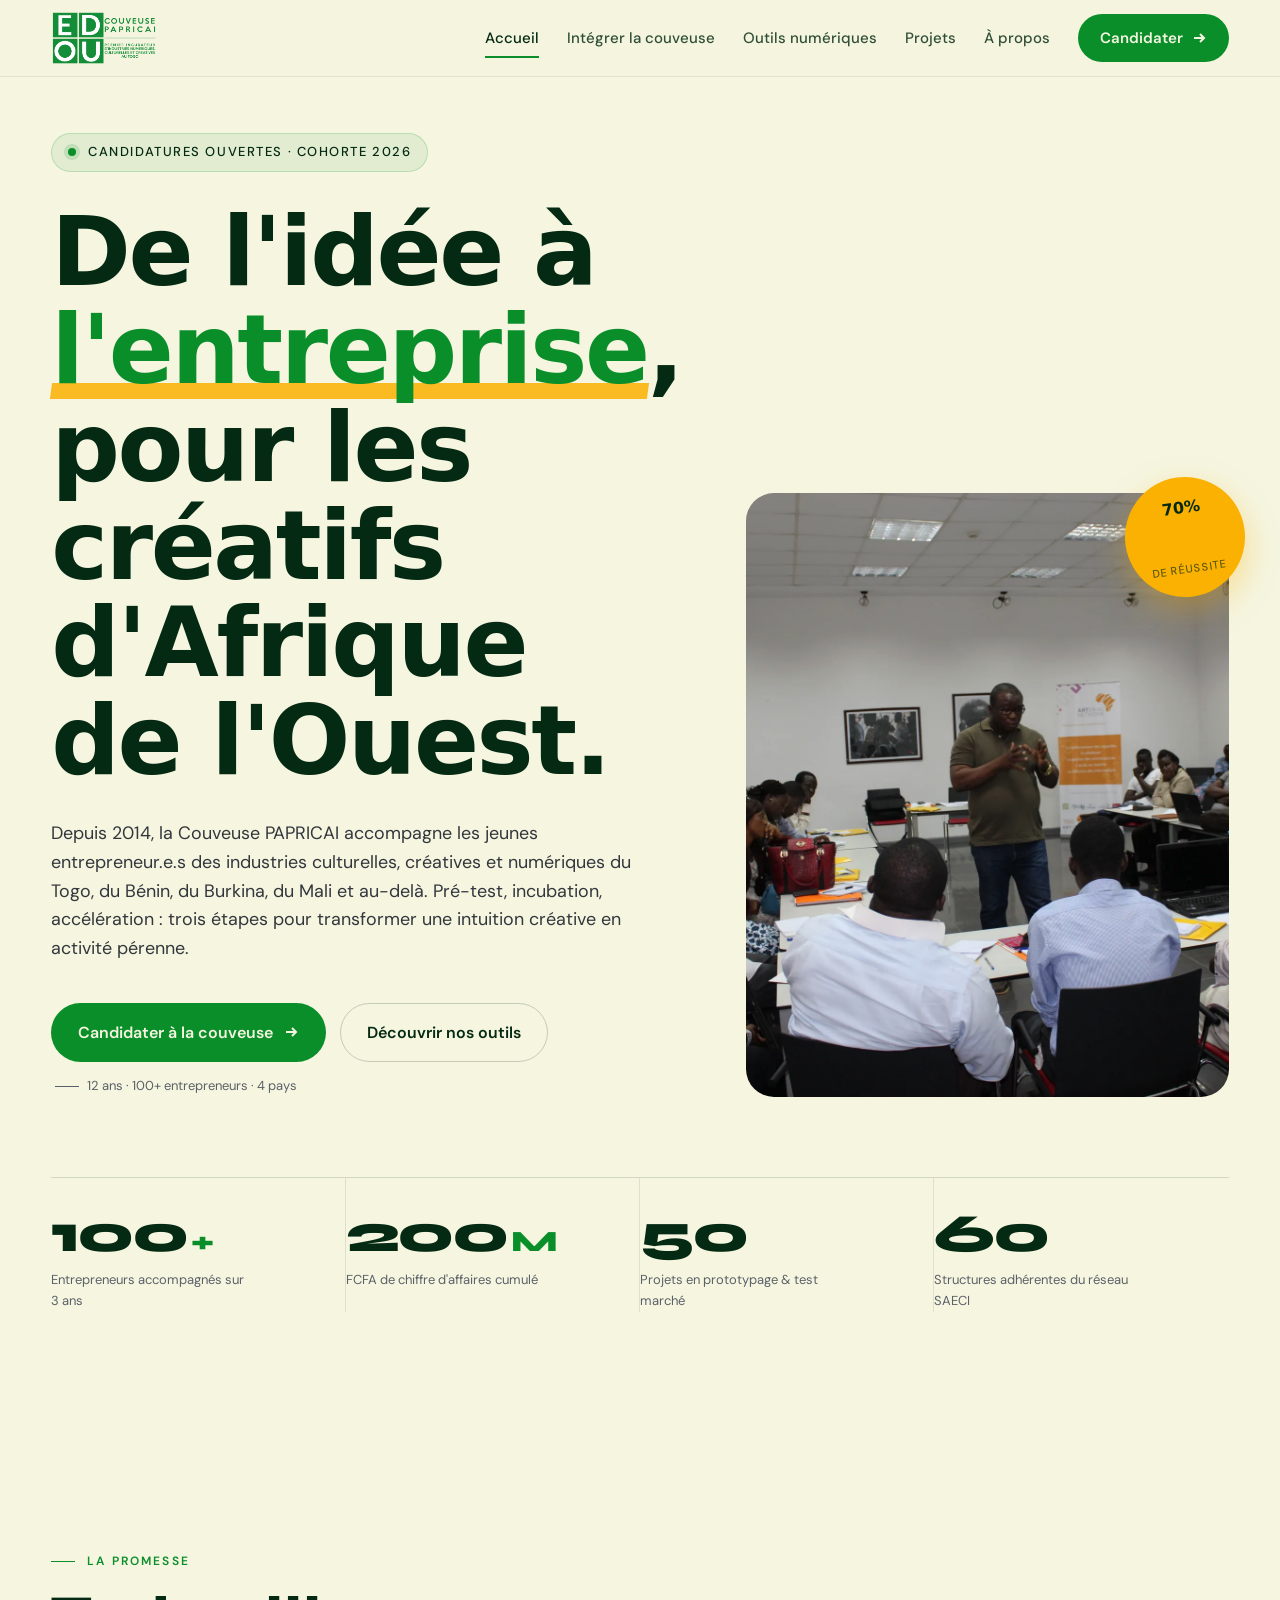
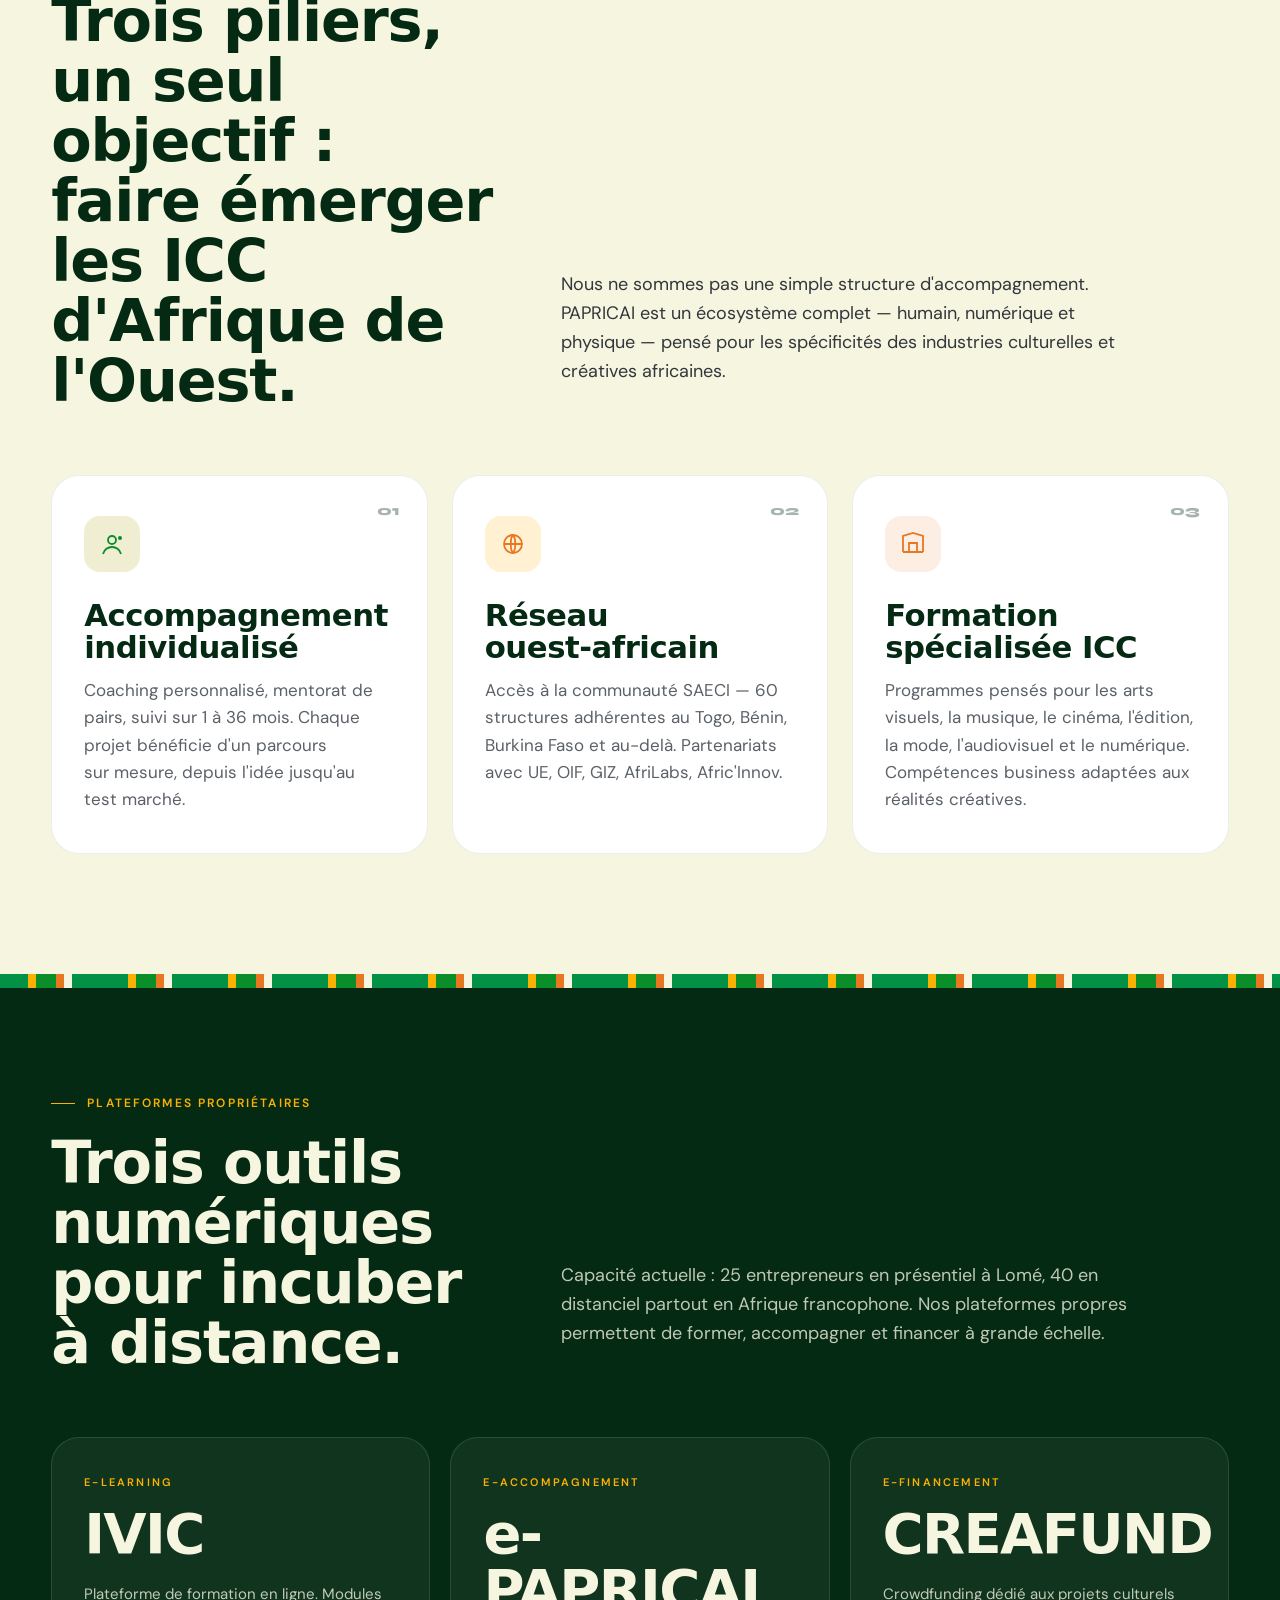
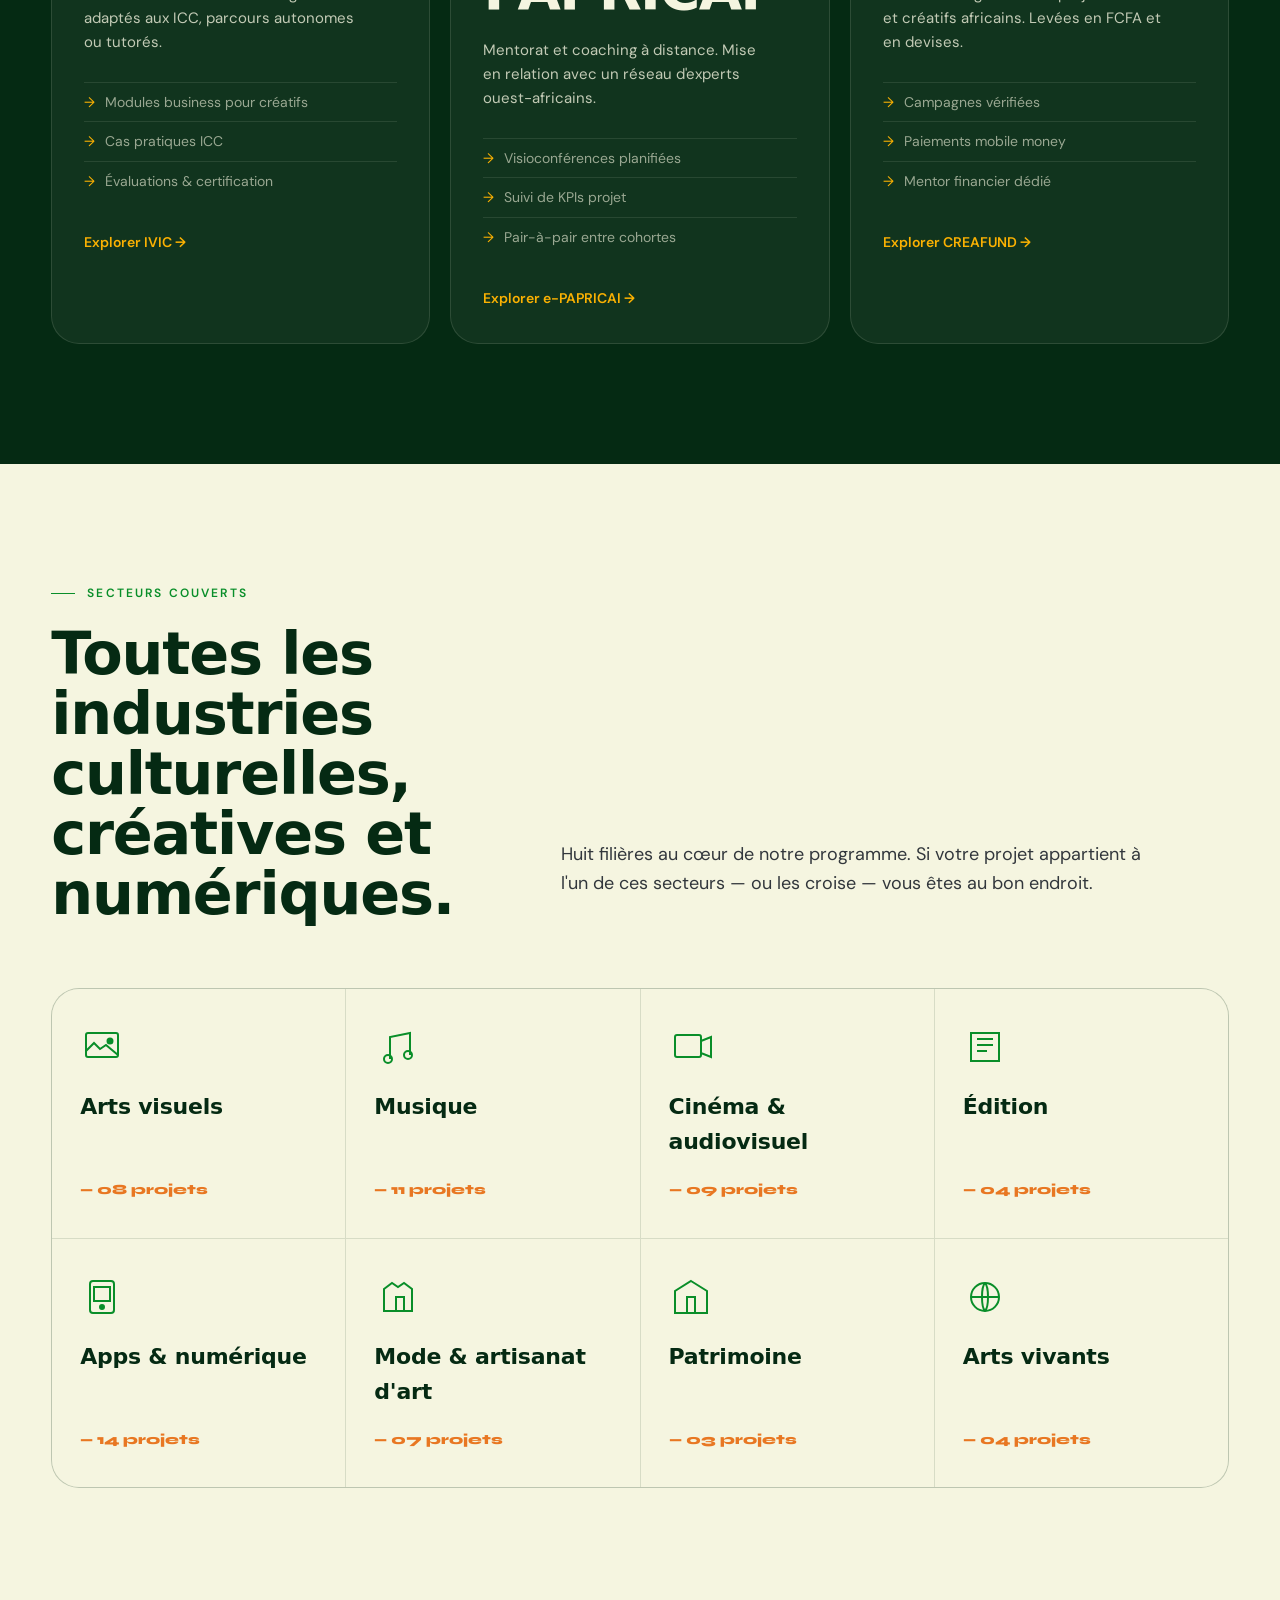
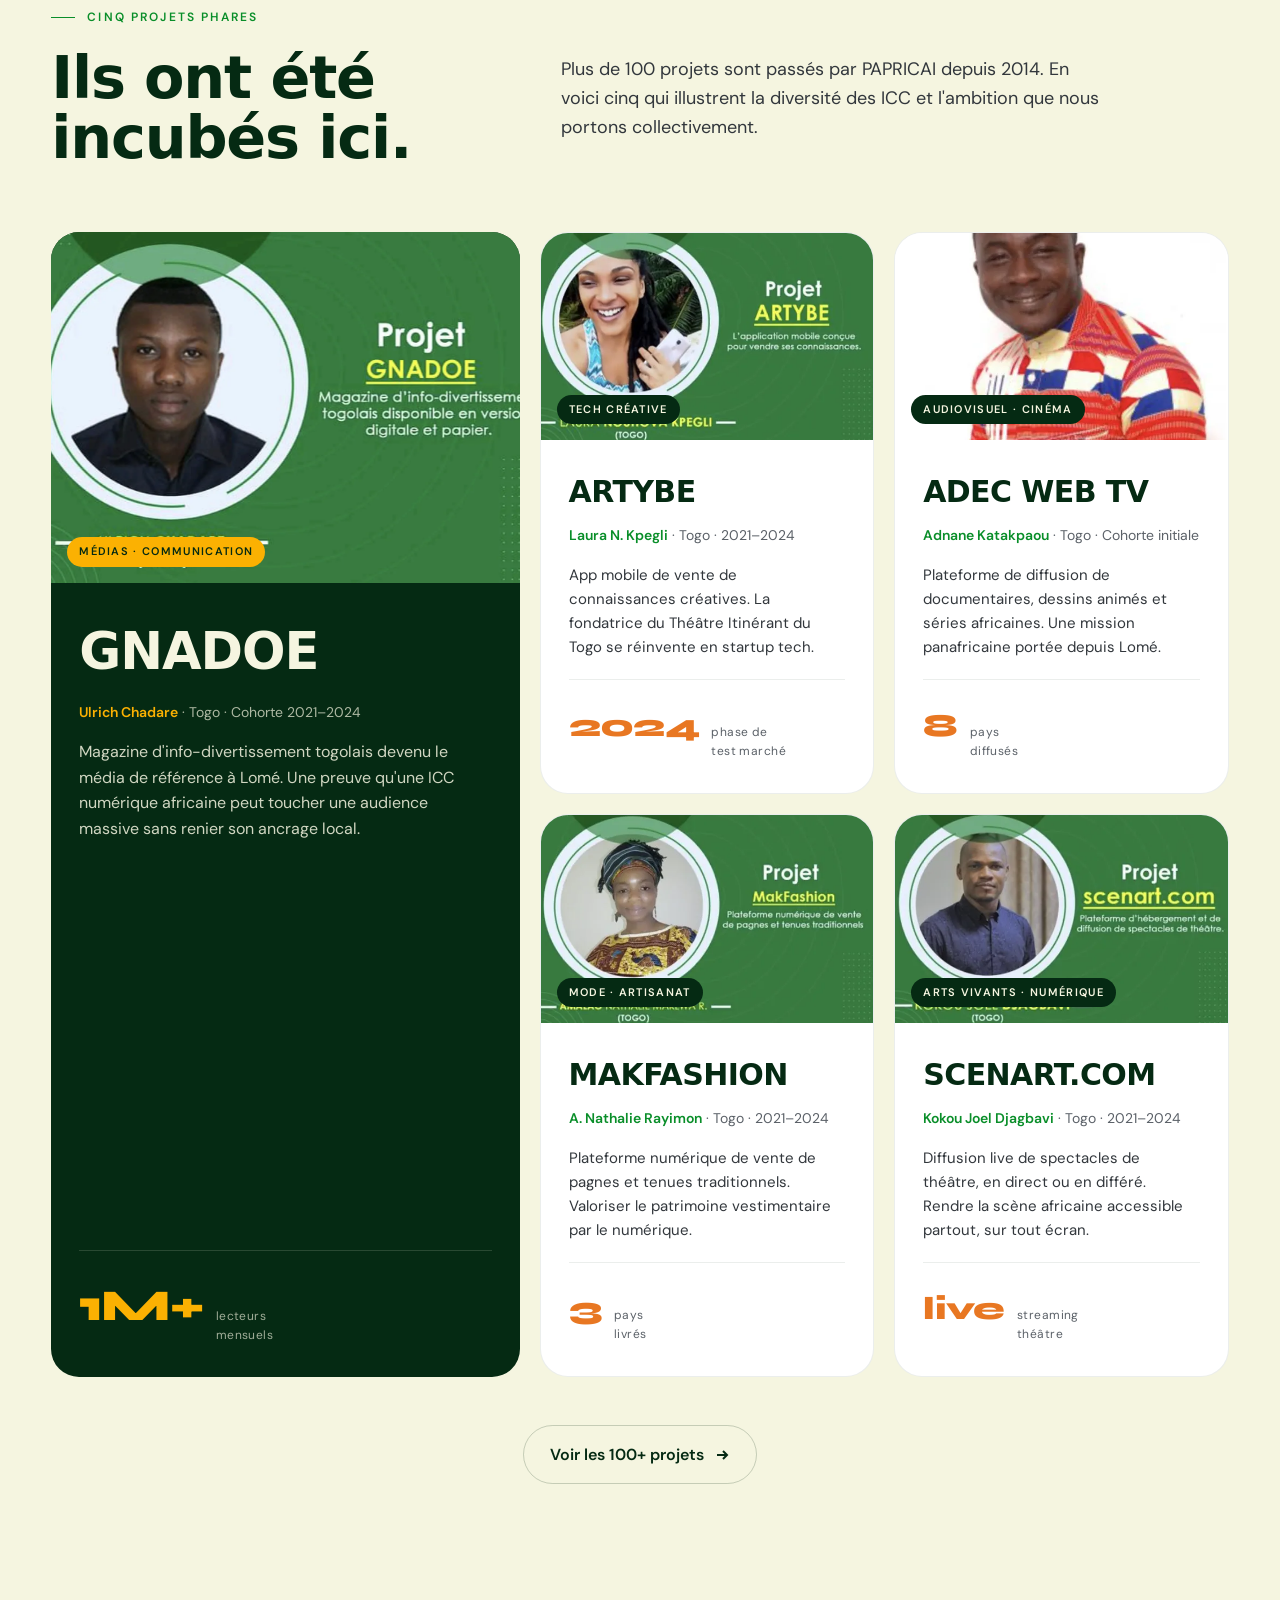
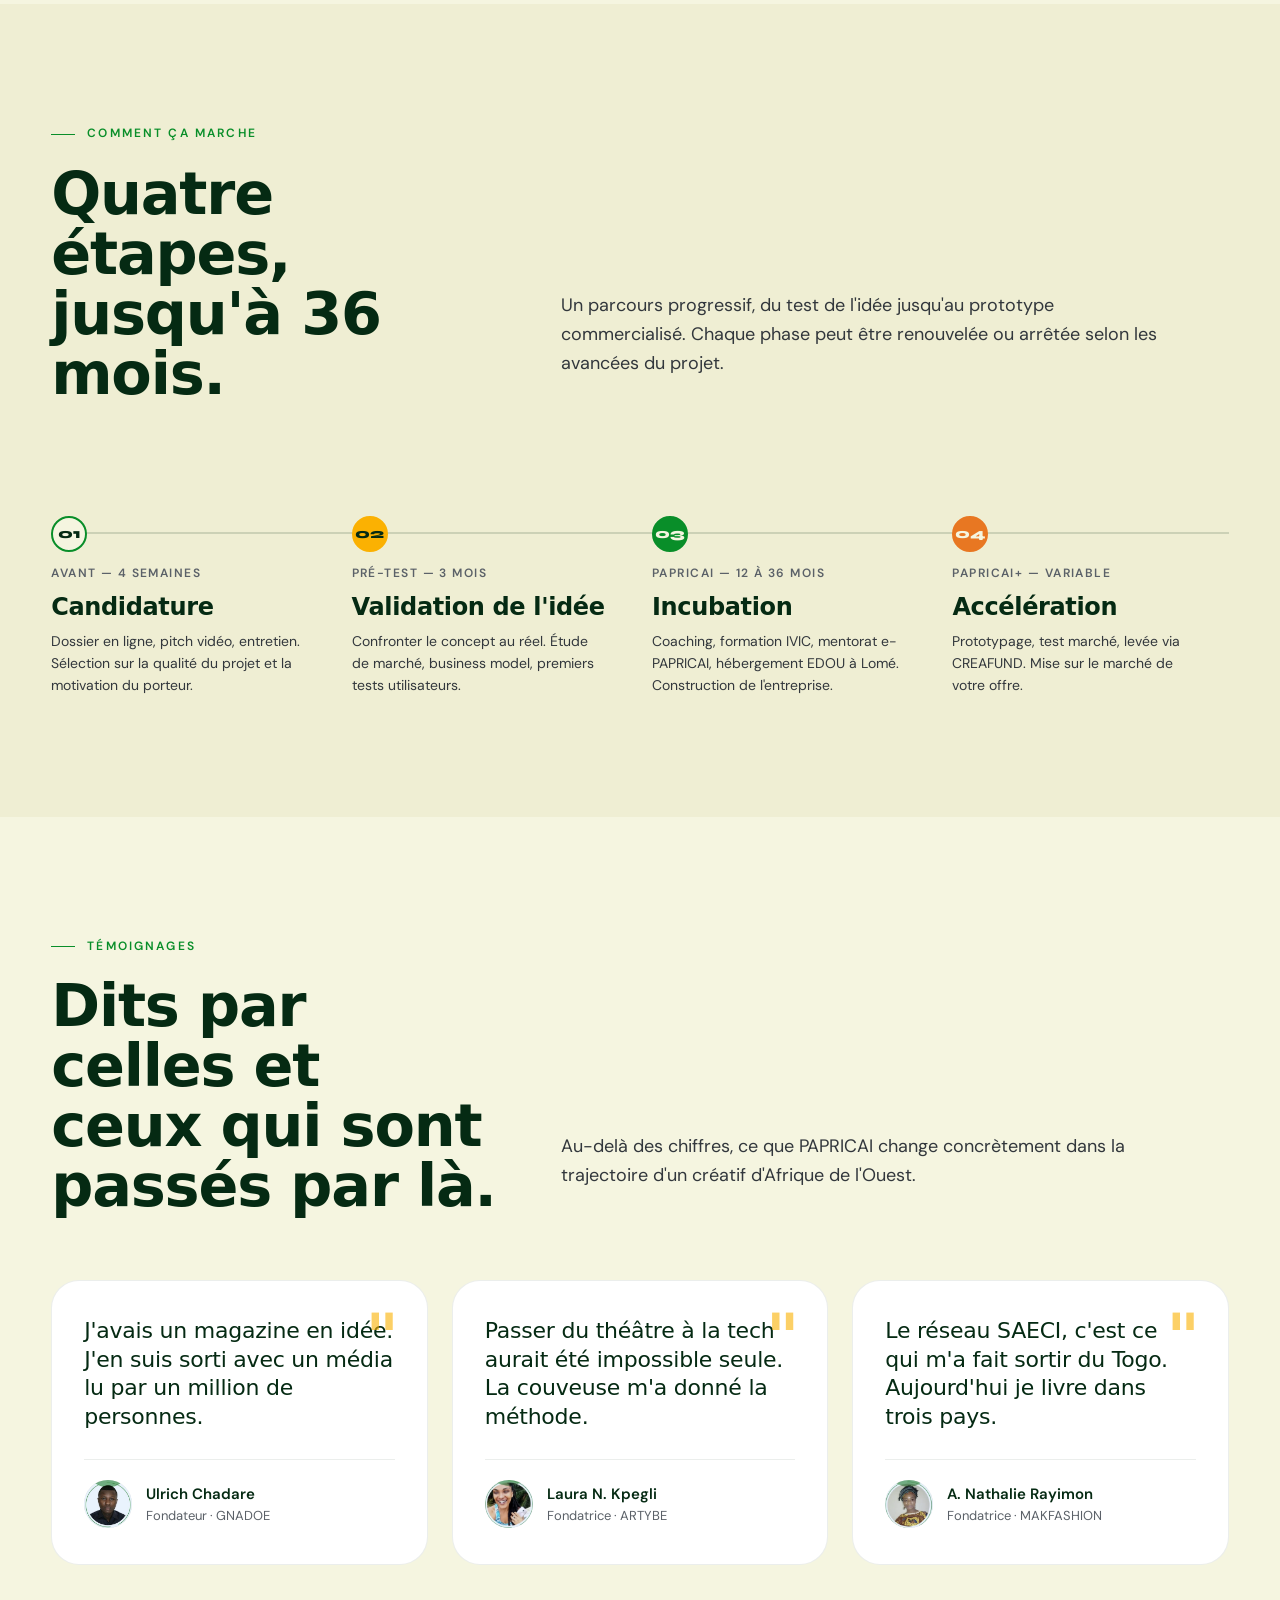
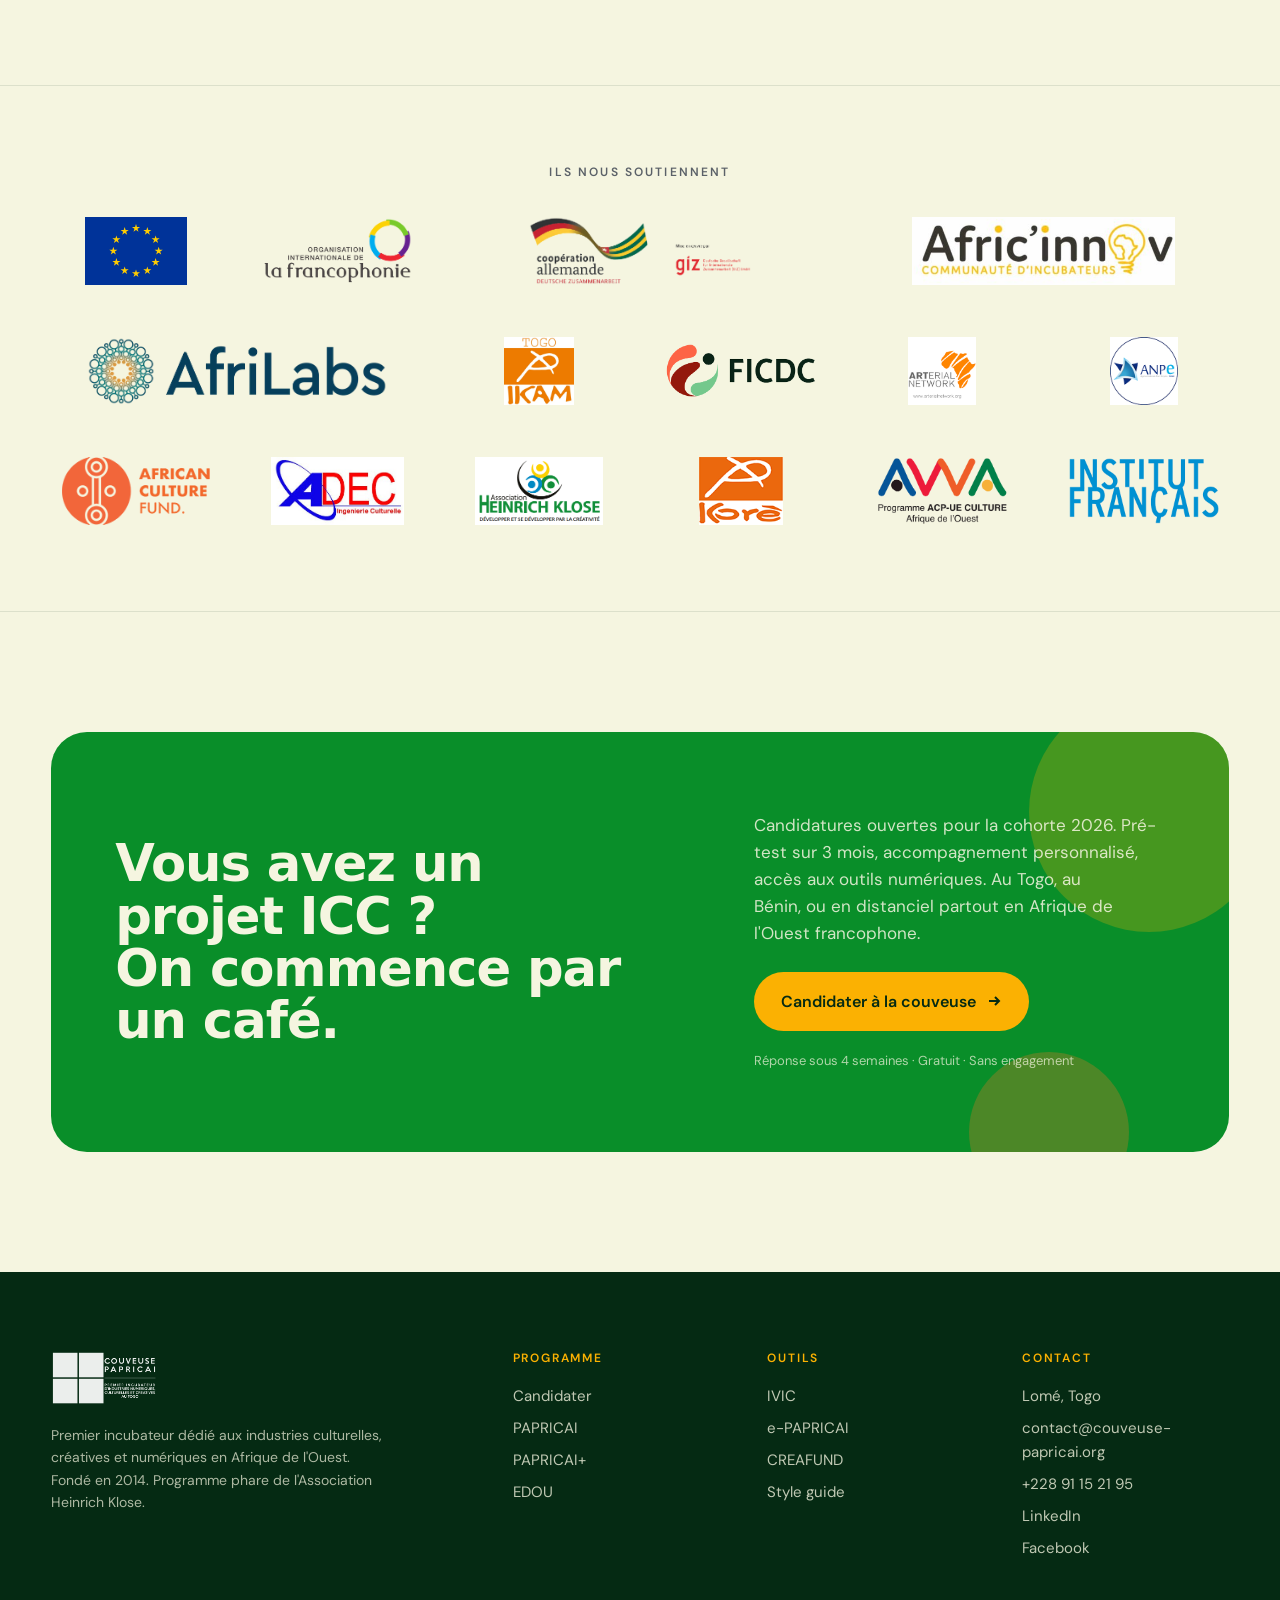
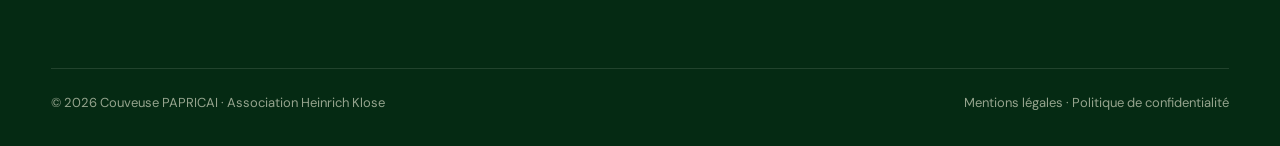
==== commit 77393c3c: "perf: compression images WebP, hero -86%, 8 portraits -89 a -94 pourcent Co-Authored-By: Claude Sonn" ====
--- a/index.html
+++ b/index.html
@@ -5,6 +5,8 @@
 <meta name="viewport" content="width=device-width,initial-scale=1" />
 <title>Couveuse PAPRICAI — L'incubateur ICC d'Afrique de l'Ouest</title>
 <meta name="description" content="Depuis 2014, la Couveuse PAPRICAI accompagne les entrepreneurs des industries culturelles, créatives et numériques d'Afrique de l'Ouest. 100+ projets, 70% de réussite." />
+<meta name="robots" content="index, follow" />
+<link rel="canonical" href="https://couveuse-papricai.org/" />
 
 <!-- Favicon -->
 <link rel="icon" type="image/png" href="images/logo-papricai.png" />
@@ -24,11 +26,111 @@
 
 <!-- Twitter / X Card -->
 <meta name="twitter:card" content="summary_large_image" />
+<meta name="twitter:site" content="@papricai" />
 <meta name="twitter:title" content="Couveuse PAPRICAI — L'incubateur ICC d'Afrique de l'Ouest" />
 <meta name="twitter:description" content="Depuis 2014, PAPRICAI accompagne les entrepreneurs des ICC d'Afrique de l'Ouest. 100+ projets, 70% de réussite." />
 <meta name="twitter:image" content="https://couveuse-papricai.org/images/hero-atelier.jpg" />
 
+<!-- Fonts : preconnect pour réduire la latence, puis chargement non-bloquant -->
+<link rel="preconnect" href="https://fonts.googleapis.com" />
+<link rel="preconnect" href="https://fonts.gstatic.com" crossorigin />
+<link rel="preconnect" href="https://api.fontshare.com" crossorigin />
+<link rel="stylesheet" href="https://api.fontshare.com/v2/css?f[]=clash-display@500,600,700&display=swap" />
+<link rel="stylesheet" href="https://fonts.googleapis.com/css2?family=DM+Sans:opsz,wght@9..40,400;9..40,500;9..40,600;9..40,700&family=Syne:wght@700;800&display=swap" />
+
+<!-- Preload image hero (LCP) — WebP en priorité -->
+<link rel="preload" as="image" href="images/hero-atelier.webp" type="image/webp" fetchpriority="high" />
+
 <link rel="stylesheet" href="styles.css" />
+
+<!-- Schema.org JSON-LD -->
+<script type="application/ld+json">
+{
+  "@context": "https://schema.org",
+  "@graph": [
+    {
+      "@type": "Organization",
+      "@id": "https://couveuse-papricai.org/#organization",
+      "name": "Couveuse PAPRICAI",
+      "alternateName": ["PAPRICAI", "Couveuse PAPRICAI Togo"],
+      "url": "https://couveuse-papricai.org/",
+      "logo": {
+        "@type": "ImageObject",
+        "url": "https://couveuse-papricai.org/images/logo-papricai.png",
+        "width": 200,
+        "height": 200
+      },
+      "image": "https://couveuse-papricai.org/images/hero-atelier.jpg",
+      "description": "Premier incubateur dédié aux Industries Culturelles, Créatives et Numériques en Afrique de l'Ouest. Depuis 2014, PAPRICAI accompagne les entrepreneurs ICC au Togo, Mali, Bénin et dans l'espace CEDEAO.",
+      "foundingDate": "2014",
+      "address": {
+        "@type": "PostalAddress",
+        "streetAddress": "Route de Mission Tové, quartier Légbassito, derrière Pharmacie M'BA",
+        "addressLocality": "Lomé",
+        "postalCode": "13 BP 509",
+        "addressCountry": "TG"
+      },
+      "telephone": "+22891152195",
+      "email": "contact@couveuse-papricai.org",
+      "sameAs": [
+        "https://www.linkedin.com/in/couveuse-papricai-7269961b0/",
+        "https://www.facebook.com/papricai/"
+      ],
+      "areaServed": [
+        {"@type": "Country", "name": "Togo"},
+        {"@type": "Country", "name": "Mali"},
+        {"@type": "Country", "name": "Bénin"},
+        {"@type": "Country", "name": "Côte d'Ivoire"},
+        {"@type": "Country", "name": "Sénégal"},
+        {"@type": "Country", "name": "Burkina Faso"}
+      ],
+      "knowsAbout": [
+        "Industries Culturelles et Créatives",
+        "Entrepreneuriat culturel",
+        "Incubation startups ICC",
+        "Afrique de l'Ouest",
+        "Financement ICC",
+        "Formation entrepreneuriat culturel"
+      ],
+      "numberOfEmployees": {"@type": "QuantitativeValue", "minValue": 5, "maxValue": 20}
+    },
+    {
+      "@type": "WebSite",
+      "@id": "https://couveuse-papricai.org/#website",
+      "url": "https://couveuse-papricai.org/",
+      "name": "Couveuse PAPRICAI",
+      "description": "Premier incubateur dédié aux Industries Culturelles et Créatives en Afrique de l'Ouest",
+      "publisher": {"@id": "https://couveuse-papricai.org/#organization"},
+      "inLanguage": "fr-FR",
+      "potentialAction": {
+        "@type": "SearchAction",
+        "target": "https://couveuse-papricai.org/?q={search_term_string}",
+        "query-input": "required name=search_term_string"
+      }
+    },
+    {
+      "@type": "WebPage",
+      "@id": "https://couveuse-papricai.org/#webpage",
+      "url": "https://couveuse-papricai.org/",
+      "name": "Couveuse PAPRICAI — L'incubateur ICC d'Afrique de l'Ouest",
+      "description": "Depuis 2014, la Couveuse PAPRICAI accompagne les entrepreneurs des industries culturelles, créatives et numériques d'Afrique de l'Ouest. 100+ projets, 70% de réussite.",
+      "isPartOf": {"@id": "https://couveuse-papricai.org/#website"},
+      "about": {"@id": "https://couveuse-papricai.org/#organization"},
+      "primaryImageOfPage": {
+        "@type": "ImageObject",
+        "url": "https://couveuse-papricai.org/images/hero-atelier.jpg"
+      },
+      "inLanguage": "fr-FR",
+      "breadcrumb": {
+        "@type": "BreadcrumbList",
+        "itemListElement": [
+          {"@type": "ListItem", "position": 1, "name": "Accueil", "item": "https://couveuse-papricai.org/"}
+        ]
+      }
+    }
+  ]
+}
+</script>
 <style>
 /* ============================================================
    HOMEPAGE-SPECIFIC
@@ -687,7 +789,7 @@
           trois étapes pour transformer une intuition créative en activité pérenne.
         </p>
         <div class="hero-actions">
-          <a href="candidater.html" class="btn btn-primary">
+          <a href="https://e-papricai.vercel.app/candidater" target="_blank" rel="noopener" class="btn btn-primary">
             Candidater à la couveuse
             <svg width="16" height="16" viewBox="0 0 16 16" fill="none" stroke="currentColor" stroke-width="2" aria-hidden="true"><path d="M3 8h10M9 4l4 4-4 4"/></svg>
           </a>
@@ -697,7 +799,10 @@
       </div>
 
       <div class="hero-visual">
-        <img class="hero-photo" src="images/hero-atelier.jpg" alt="Formation d'entrepreneurs ICC à la couveuse PAPRICAI" />
+        <picture>
+          <source type="image/webp" srcset="images/hero-atelier.webp" />
+          <img class="hero-photo" src="images/hero-atelier.jpg" alt="Formation d'entrepreneurs ICC à la couveuse PAPRICAI" width="960" height="1200" loading="eager" fetchpriority="high" />
+        </picture>
         <div class="corner" aria-label="Taux de réussite">
           70%<br>
           <small>de réussite</small>
@@ -809,7 +914,7 @@
           <li>Cas pratiques ICC</li>
           <li>Évaluations &amp; certification</li>
         </ul>
-        <a class="link" href="outils.html#ivic">Explorer IVIC →</a>
+        <a class="link" href="https://ivic-academy-web.vercel.app" target="_blank" rel="noreferrer">Explorer IVIC →</a>
       </article>
 
       <article class="tool-card">
@@ -833,7 +938,7 @@
           <li>Paiements mobile money</li>
           <li>Mentor financier dédié</li>
         </ul>
-        <a class="link" href="outils.html#creafund">Explorer CREAFUND →</a>
+        <a class="link" href="https://creafund.vercel.app" target="_blank" rel="noreferrer">Explorer CREAFUND →</a>
       </article>
     </div>
   </div>
@@ -916,7 +1021,7 @@
       <!-- Featured: GNADOE -->
       <article class="story feat">
         <div class="visual has-photo">
-          <img src="images/gnadoe.png" alt="Ulrich Chadare, fondateur du magazine GNADOE" loading="lazy" />
+          <picture><source type="image/webp" srcset="images/gnadoe.webp" /><img src="images/gnadoe.png" alt="Ulrich Chadare, fondateur du magazine GNADOE" loading="lazy" width="480" height="480" /></picture>
           <span class="sector-tag">Médias · Communication</span>
         </div>
         <div class="body">
@@ -933,7 +1038,7 @@
       <!-- ARTYBE -->
       <article class="story">
         <div class="visual has-tint-2 has-photo">
-          <img src="images/artybe.png" alt="Laura Nouhova Kpegli, fondatrice d'ARTYBE" loading="lazy" />
+          <picture><source type="image/webp" srcset="images/artybe.webp" /><img src="images/artybe.png" alt="Laura Nouhova Kpegli, fondatrice d'ARTYBE" loading="lazy" width="480" height="480" /></picture>
           <span class="sector-tag">Tech créative</span>
         </div>
         <div class="body">
@@ -950,7 +1055,7 @@
       <!-- ADEC WEB TV -->
       <article class="story">
         <div class="visual has-tint-3 has-photo">
-          <img src="images/adec-webtv.png" alt="Adnane Katakpaou, fondateur d'ADEC WEB TV" style="object-position: center 18%;" loading="lazy" />
+          <picture><source type="image/webp" srcset="images/adec-webtv.webp" /><img src="images/adec-webtv.png" alt="Adnane Katakpaou, fondateur d'ADEC WEB TV" style="object-position: center 18%;" loading="lazy" width="480" height="480" /></picture>
           <span class="sector-tag">Audiovisuel · Cinéma</span>
         </div>
         <div class="body">
@@ -967,7 +1072,7 @@
       <!-- MAKFASHION -->
       <article class="story">
         <div class="visual has-tint-4 has-photo">
-          <img src="images/makfashion.png" alt="Amalao Nathalie Maklwa Rayimon, fondatrice de MAKFASHION" loading="lazy" />
+          <picture><source type="image/webp" srcset="images/makfashion.webp" /><img src="images/makfashion.png" alt="Amalao Nathalie Maklwa Rayimon, fondatrice de MAKFASHION" loading="lazy" width="480" height="480" /></picture>
           <span class="sector-tag">Mode · Artisanat</span>
         </div>
         <div class="body">
@@ -984,7 +1089,7 @@
       <!-- SCENART -->
       <article class="story">
         <div class="visual has-tint-5 has-photo">
-          <img src="images/scenart.png" alt="Kokou Joel Djagbavi, fondateur de SCENART.COM" loading="lazy" />
+          <picture><source type="image/webp" srcset="images/scenart.webp" /><img src="images/scenart.png" alt="Kokou Joel Djagbavi, fondateur de SCENART.COM" loading="lazy" width="480" height="480" /></picture>
           <span class="sector-tag">Arts vivants · Numérique</span>
         </div>
         <div class="body">
@@ -1070,7 +1175,7 @@
         <span class="quote-mark" aria-hidden="true">"</span>
         <blockquote>J'avais un magazine en idée. J'en suis sorti avec un média lu par un million de personnes.</blockquote>
         <div class="who">
-          <div class="avatar"><img src="images/ulrich-chadare.png" alt="Ulrich Chadare" loading="lazy" /></div>
+          <div class="avatar"><picture><source type="image/webp" srcset="images/ulrich-chadare.webp" /><img src="images/ulrich-chadare.png" alt="Ulrich Chadare" loading="lazy" width="80" height="80" /></picture></div>
           <div class="meta">
             <div class="name">Ulrich Chadare</div>
             <div class="role">Fondateur · GNADOE</div>
@@ -1082,7 +1187,7 @@
         <span class="quote-mark" aria-hidden="true">"</span>
         <blockquote>Passer du théâtre à la tech aurait été impossible seule. La couveuse m'a donné la méthode.</blockquote>
         <div class="who">
-          <div class="avatar"><img src="images/laura-kpegli.png" alt="Laura N. Kpegli" loading="lazy" /></div>
+          <div class="avatar"><picture><source type="image/webp" srcset="images/laura-kpegli.webp" /><img src="images/laura-kpegli.png" alt="Laura N. Kpegli" loading="lazy" width="80" height="80" /></picture></div>
           <div class="meta">
             <div class="name">Laura N. Kpegli</div>
             <div class="role">Fondatrice · ARTYBE</div>
@@ -1094,7 +1199,7 @@
         <span class="quote-mark" aria-hidden="true">"</span>
         <blockquote>Le réseau SAECI, c'est ce qui m'a fait sortir du Togo. Aujourd'hui je livre dans trois pays.</blockquote>
         <div class="who">
-          <div class="avatar"><img src="images/nathalie-rayimon.png" alt="A. Nathalie Rayimon" loading="lazy" /></div>
+          <div class="avatar"><picture><source type="image/webp" srcset="images/nathalie-rayimon.webp" /><img src="images/nathalie-rayimon.png" alt="A. Nathalie Rayimon" loading="lazy" width="80" height="80" /></picture></div>
           <div class="meta">
             <div class="name">A. Nathalie Rayimon</div>
             <div class="role">Fondatrice · MAKFASHION</div>
@@ -1164,9 +1269,9 @@
     </div>
     <div>
       <h4>Outils</h4>
-      <a href="outils.html#ivic">IVIC</a>
+      <a href="https://ivic-academy-web.vercel.app" target="_blank" rel="noreferrer">IVIC</a>
       <a href="outils.html#e-papricai">e-PAPRICAI</a>
-      <a href="outils.html#creafund">CREAFUND</a>
+      <a href="https://creafund.vercel.app" target="_blank" rel="noreferrer">CREAFUND</a>
       <a href="style-guide.html">Style guide</a>
     </div>
     <div>
--- a/styles.css
+++ b/styles.css
@@ -3,8 +3,7 @@
    Couveuse PAPRICAI · Association Heinrich Klose
    ============================================================ */
 
-@import url('https://api.fontshare.com/v2/css?f[]=clash-display@500,600,700&display=swap');
-@import url('https://fonts.googleapis.com/css2?family=DM+Sans:opsz,wght@9..40,400;9..40,500;9..40,600;9..40,700&family=Syne:wght@700;800&display=swap');
+/* Fonts chargées via <link> dans le <head> de chaque page pour éviter le blocage du rendu */
 
 :root{
   /* Brand */
